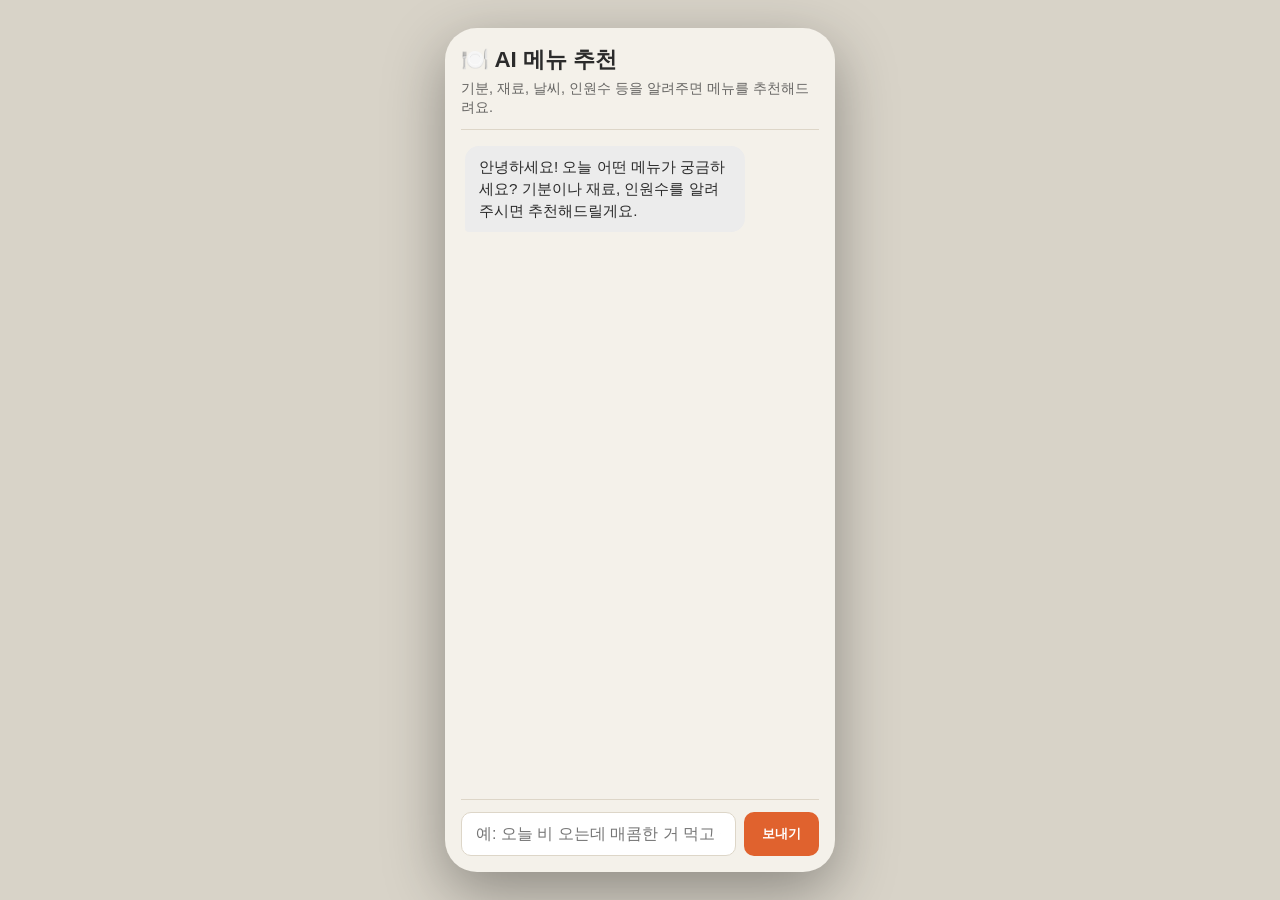
==== frontend/index.html @ d922410c "Initial commit: menu recommender app Co-Authored-By: Claude Opus 5.5 <noreply@anthropic.com>" ====
<!DOCTYPE html>
<html lang="ko">
<head>
  <meta charset="UTF-8" />
  <meta name="viewport" content="width=device-width, initial-scale=1.0" />
  <title>오늘 뭐 먹지? - AI 메뉴 추천</title>
  <link rel="stylesheet" href="style.css" />
</head>
<body>
  <div class="app">
    <header>
      <h1>🍽️ AI 메뉴 추천</h1>
      <p>기분, 재료, 날씨, 인원수 등을 알려주면 메뉴를 추천해드려요.</p>
    </header>

    <main id="chat" class="chat"></main>

    <form id="chat-form" class="chat-form">
      <input
        id="chat-input"
        type="text"
        placeholder="예: 오늘 비 오는데 매콤한 거 먹고 싶어"
        autocomplete="off"
      />
      <button type="submit">보내기</button>
    </form>
  </div>

  <script src="app.js"></script>
</body>
</html>
---- frontend/style.css ----
:root {
  --page-bg: #d8d3c8;
  --bg: #f4f1ea;
  --surface: #ffffff;
  --text: #2b2b2b;
  --accent: #e0622e;
  --user-bubble: #e0622e;
  --bot-bubble: #ececec;
  --border: #ddd6c8;
}

@media (prefers-color-scheme: dark) {
  :root {
    --page-bg: #0d0c0b;
    --bg: #1c1a17;
    --surface: #262320;
    --text: #f0ece4;
    --accent: #ff7a45;
    --user-bubble: #ff7a45;
    --bot-bubble: #33302b;
    --border: #3a362f;
  }
}

* {
  box-sizing: border-box;
}

html, body {
  height: 100%;
}

body {
  margin: 0;
  font-family: "Pretendard", "Apple SD Gothic Neo", sans-serif;
  background: var(--page-bg);
  color: var(--text);
  display: flex;
  justify-content: center;
  align-items: center;
}

.app {
  width: 390px;
  height: 844px;
  max-height: 100vh;
  margin: 0 auto;
  background: var(--bg);
  display: flex;
  flex-direction: column;
  padding: 16px;
  border-radius: 32px;
  box-shadow: 0 20px 60px rgba(0, 0, 0, 0.35);
  overflow: hidden;
}

@media (max-width: 420px) {
  .app {
    width: 100%;
    height: 100vh;
    border-radius: 0;
    box-shadow: none;
  }
}

header {
  padding-bottom: 12px;
  border-bottom: 1px solid var(--border);
}

header h1 {
  margin: 0 0 4px;
  font-size: 1.4rem;
}

header p {
  margin: 0;
  font-size: 0.9rem;
  opacity: 0.7;
}

.chat {
  flex: 1;
  overflow-y: auto;
  padding: 16px 4px;
  display: flex;
  flex-direction: column;
  gap: 10px;
}

.bubble {
  max-width: 80%;
  padding: 10px 14px;
  border-radius: 14px;
  line-height: 1.45;
  white-space: pre-wrap;
  font-size: 0.95rem;
}

.bubble.user {
  align-self: flex-end;
  background: var(--user-bubble);
  color: #fff;
  border-bottom-right-radius: 4px;
}

.bubble.bot {
  align-self: flex-start;
  background: var(--bot-bubble);
  color: var(--text);
  border-bottom-left-radius: 4px;
}

.chat-form {
  display: flex;
  gap: 8px;
  padding-top: 12px;
  border-top: 1px solid var(--border);
}

#chat-input {
  flex: 1;
  padding: 12px 14px;
  border-radius: 10px;
  border: 1px solid var(--border);
  background: var(--surface);
  color: var(--text);
  font-size: 1rem;
}

button {
  padding: 12px 18px;
  border-radius: 10px;
  border: none;
  background: var(--accent);
  color: #fff;
  font-weight: 600;
  cursor: pointer;
}

button:disabled {
  opacity: 0.6;
  cursor: default;
}
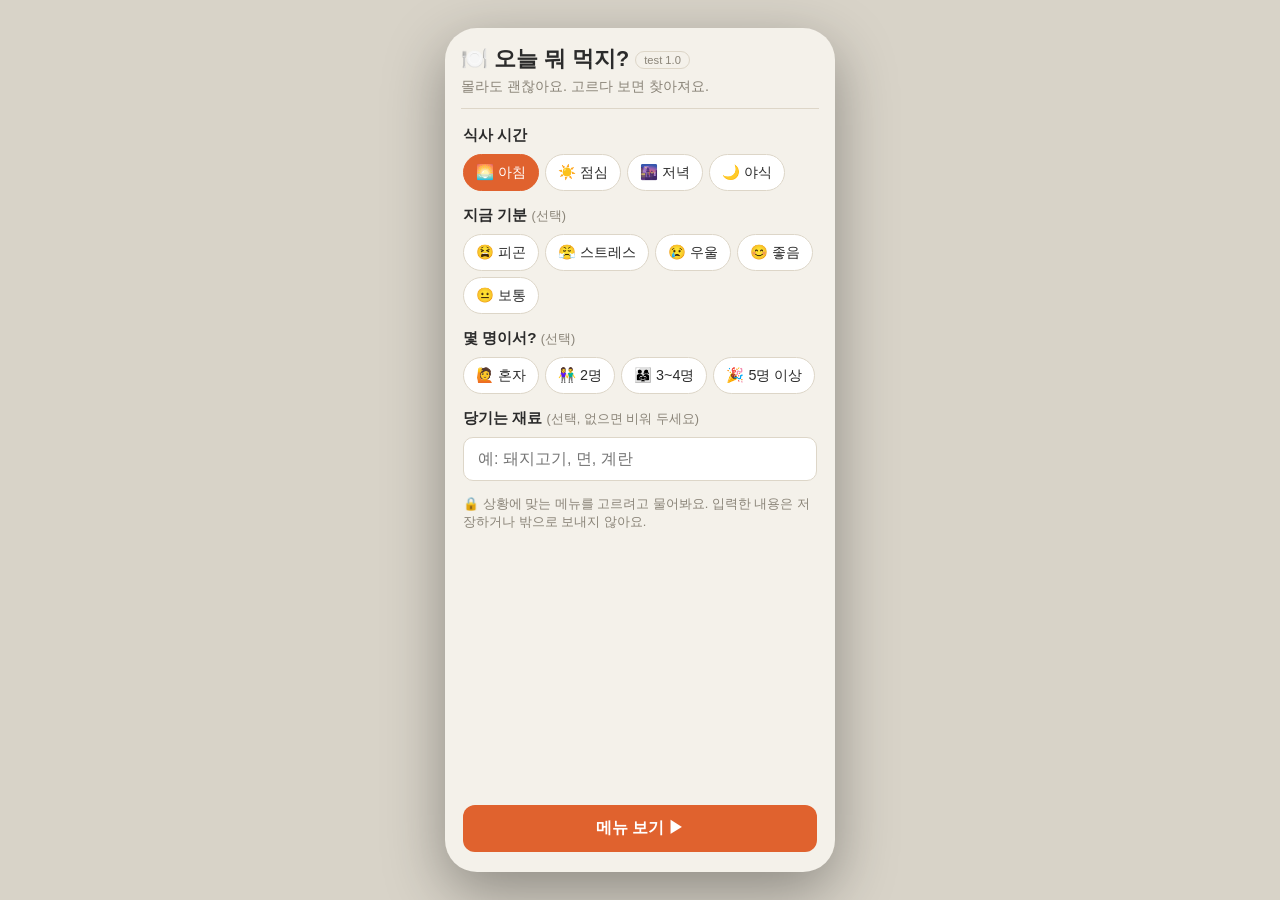
==== commit b7c5b3a0: "test 1.0: click-to-narrow menu picker with prev button - Replace chat UI with start / round / result" ====
--- a/frontend/index.html
+++ b/frontend/index.html
@@ -1,31 +1,140 @@
 <!DOCTYPE html>
+<!--
+  index.html : 화면의 "뼈대(구조)"                          버전: test 1.0
+  - 꾸미기(색, 크기, 배치)는 style.css
+  - 동작(클릭하면 서버에 보내기 등)은 app.js
+
+  test 1.0 은 화면이 3개입니다. 실제로는 한 페이지 안에 3개 화면을 다 만들어 두고,
+  app.js 가 지금 단계에 맞는 화면 하나만 보이게(나머지는 hidden) 바꿔 줍니다.
+    ① 시작 화면   (id="screen-start")  : 식사 시간 / 기분 / 인원수 / 재료 입력
+    ② 라운드 화면 (id="screen-round")  : 메뉴 5개 중 끌리는 것 클릭 → [다음]
+    ③ 결과 화면   (id="screen-result") : 내가 고른 메뉴들 (분석 문장은 보여 주지 않음)
+-->
 <html lang="ko">
 <head>
+  <!-- 글자 인코딩을 UTF-8로 지정 (이게 없으면 한글이 깨질 수 있음) -->
   <meta charset="UTF-8" />
+  <!-- 모바일에서 화면 폭에 맞춰 보이게 하는 설정 (반응형 웹의 기본) -->
   <meta name="viewport" content="width=device-width, initial-scale=1.0" />
-  <title>오늘 뭐 먹지? - AI 메뉴 추천</title>
+  <!-- 브라우저 탭에 표시되는 제목 -->
+  <title>오늘 뭐 먹지? - test 1.0</title>
+  <!-- 디자인 파일(style.css) 연결 -->
   <link rel="stylesheet" href="style.css" />
 </head>
 <body>
+  <!-- 앱 전체를 감싸는 상자. style.css 의 .app 이 휴대폰 화면처럼 꾸며 줌 -->
   <div class="app">
+
+    <!-- 상단 제목 영역 (3개 화면 공통) -->
     <header>
-      <h1>🍽️ AI 메뉴 추천</h1>
-      <p>기분, 재료, 날씨, 인원수 등을 알려주면 메뉴를 추천해드려요.</p>
+      <h1>🍽️ 오늘 뭐 먹지? <span class="version">test 1.0</span></h1>
+      <p>몰라도 괜찮아요. 고르다 보면 찾아져요.</p>
     </header>
 
-    <main id="chat" class="chat"></main>
+    <!-- ============================================================
+         ① 시작 화면 : 독립변수(출발점) 입력
+         ============================================================ -->
+    <section id="screen-start" class="screen">
+      <!--
+        버튼 묶음(chips). data-group 은 "이 버튼들이 무슨 항목인지",
+        data-value 는 "이 버튼을 누르면 들어갈 값" 을 HTML 에 적어 두는 방법입니다.
+        (data- 로 시작하는 속성은 개발자가 자유롭게 만들어 쓰는 데이터 칸)
+        app.js 가 이 값을 읽어서 사용합니다.
+      -->
+      <div class="field">
+        <label>식사 시간</label>
+        <div class="chips" data-group="meal">
+          <button type="button" data-value="아침">🌅 아침</button>
+          <button type="button" data-value="점심">☀️ 점심</button>
+          <button type="button" data-value="저녁">🌆 저녁</button>
+          <button type="button" data-value="야식">🌙 야식</button>
+        </div>
+      </div>
 
-    <form id="chat-form" class="chat-form">
-      <input
-        id="chat-input"
-        type="text"
-        placeholder="예: 오늘 비 오는데 매콤한 거 먹고 싶어"
-        autocomplete="off"
-      />
-      <button type="submit">보내기</button>
-    </form>
+      <div class="field">
+        <!-- small 태그 : 작은 보조 글씨 -->
+        <label>지금 기분 <small>(선택)</small></label>
+        <div class="chips" data-group="mood">
+          <button type="button" data-value="피곤">😫 피곤</button>
+          <button type="button" data-value="스트레스">😤 스트레스</button>
+          <button type="button" data-value="우울">😢 우울</button>
+          <button type="button" data-value="좋음">😊 좋음</button>
+          <button type="button" data-value="보통">😐 보통</button>
+        </div>
+      </div>
+
+      <div class="field">
+        <label>몇 명이서? <small>(선택)</small></label>
+        <div class="chips" data-group="people">
+          <button type="button" data-value="혼자">🙋 혼자</button>
+          <button type="button" data-value="2명">👫 2명</button>
+          <button type="button" data-value="3~4명">👨‍👩‍👧 3~4명</button>
+          <button type="button" data-value="5명 이상">🎉 5명 이상</button>
+        </div>
+      </div>
+
+      <div class="field">
+        <label for="ingredient">당기는 재료 <small>(선택, 없으면 비워 두세요)</small></label>
+        <!-- autocomplete="off" : 브라우저가 예전에 입력한 값을 자동완성으로 띄우지 않게 함 -->
+        <input id="ingredient" type="text" placeholder="예: 돼지고기, 면, 계란" autocomplete="off" />
+      </div>
+
+      <!-- 안심 문구 : "왜 물어봐?" 라는 의심을 줄이기 위한 장치 (기획 노트의 '신뢰 장치') -->
+      <p class="notice">🔒 상황에 맞는 메뉴를 고르려고 물어봐요. 입력한 내용은 저장하거나 밖으로 보내지 않아요.</p>
+
+      <!-- class 를 2개 줄 수 있음 (띄어쓰기로 구분) : primary = 주요 버튼 스타일, wide = 가로 꽉 채우기 -->
+      <button id="start-btn" class="primary wide" type="button">메뉴 보기 ▶</button>
+    </section>
+
+    <!-- ============================================================
+         ② 라운드 화면 : 클릭으로 성향 파악
+         hidden 속성 : 처음엔 숨겨 둠. app.js 가 필요할 때 보이게 함
+         ============================================================ -->
+    <section id="screen-round" class="screen" hidden>
+      <!-- 진행 상황 표시. 안의 글자는 app.js 가 채움 (예: "라운드 2 / 4") -->
+      <div class="round-info">
+        <span id="round-label"></span>
+      </div>
+      <p class="hint">끌리는 메뉴를 눌러 주세요. 안 누른 메뉴는 다음에 빠져요.</p>
+
+      <!-- 메뉴 카드 5개가 들어갈 자리. app.js 가 카드를 만들어 넣음 -->
+      <div id="menu-list" class="menu-list"></div>
+
+      <!-- 아래 버튼 3개.
+           [◀ 이전]   : 앞 라운드로 (1라운드에선 시작 화면으로) - 글자는 app.js 가 바꿔 줌
+           [결과 보기] : 지금까지 고른 메뉴로 바로 결과 화면
+           [다음 ▶]   : 선택한 건 남기고 나머지는 새 메뉴로 -->
+      <div class="actions">
+        <button id="prev-btn" type="button" class="secondary">◀ 이전</button>
+        <button id="result-btn" type="button" class="secondary">결과 보기</button>
+        <button id="next-btn" type="button" class="primary">다음 ▶</button>
+      </div>
+    </section>
+
+    <!-- ============================================================
+         ③ 결과 화면 : 내가 고른 메뉴들
+         ============================================================ -->
+    <section id="screen-result" class="screen" hidden>
+      <!-- 제목. 개수는 app.js 가 채움 (예: "내가 고른 메뉴 3개") -->
+      <h2 id="result-title" class="result-title"></h2>
+      <p class="hint">오래 남아 있던 메뉴일수록 위에 있어요.</p>
+      <div id="result-list" class="menu-list result"></div>
+
+      <div class="actions">
+        <button id="result-prev-btn" type="button" class="secondary">◀ 이전</button>
+        <button id="restart-btn" type="button" class="primary">처음부터 다시</button>
+      </div>
+    </section>
+
+    <!-- 에러 메시지 표시 칸 (평소엔 숨김) -->
+    <p id="error" class="error" hidden></p>
   </div>
 
+  <!--
+    자바스크립트 파일 연결.
+    body 맨 끝에 두는 이유: 위의 HTML 요소들이 먼저 다 만들어진 뒤에 스크립트가 실행되어야
+    document.getElementById(...) 같은 코드가 요소를 찾을 수 있기 때문입니다.
+  -->
   <script src="app.js"></script>
 </body>
 </html>
--- a/frontend/style.css
+++ b/frontend/style.css
@@ -1,59 +1,83 @@
+/* =============================================================================
+   style.css - 화면 꾸미기 (색상, 크기, 배치)                     버전: test 1.0
+   CSS 기본 문법:  선택자 { 속성: 값; }
+     - 태그이름  (예: body)   → 그 태그 전부
+     - .클래스   (예: .app)   → class="app" 인 요소
+     - #아이디   (예: #error) → id="error" 인 요소
+   ============================================================================= */
+
+/* ---- 색상 변수 (CSS 사용자 정의 속성) ----
+   :root 에 --이름 으로 색을 정해 두고 아래에서 var(--이름) 으로 꺼내 씁니다.
+   색을 바꾸고 싶으면 여기 한 곳만 고치면 전체가 바뀜! */
 :root {
-  --page-bg: #d8d3c8;
-  --bg: #f4f1ea;
-  --surface: #ffffff;
-  --text: #2b2b2b;
-  --accent: #e0622e;
-  --user-bubble: #e0622e;
-  --bot-bubble: #ececec;
-  --border: #ddd6c8;
-}
-
+  --page-bg: #d8d3c8;     /* 앱 바깥쪽 페이지 배경 */
+  --bg: #f4f1ea;          /* 앱(휴대폰 모양 상자) 배경 */
+  --surface: #ffffff;     /* 카드, 입력창 배경 */
+  --text: #2b2b2b;        /* 기본 글자색 */
+  --muted: #8a8478;       /* 흐린 보조 글자색 */
+  --accent: #e0622e;      /* 강조색 (주요 버튼, 선택된 것) */
+  --accent-soft: #fbe3d8; /* 강조색의 연한 버전 (선택된 카드 배경) */
+  --border: #ddd6c8;      /* 테두리, 구분선 색 */
+  --error: #c0392b;       /* 에러 글자색 */
+}
+
+/* ---- 다크 모드 ----
+   사용자의 컴퓨터/폰이 다크 모드일 때만 적용. 변수 값만 바꾸면 전체 색이 자동으로 바뀜 */
 @media (prefers-color-scheme: dark) {
   :root {
     --page-bg: #0d0c0b;
     --bg: #1c1a17;
     --surface: #262320;
     --text: #f0ece4;
+    --muted: #9a9286;
     --accent: #ff7a45;
-    --user-bubble: #ff7a45;
-    --bot-bubble: #33302b;
+    --accent-soft: #4a2c1e;
     --border: #3a362f;
+    --error: #ff6b5b;
   }
 }
 
+/* 모든 요소: width 에 padding 과 border 까지 포함해서 계산 (크기 계산이 쉬워짐) */
 * {
   box-sizing: border-box;
 }
 
+/* [hidden] : hidden 속성이 붙은 요소. 아래 display: flex 같은 규칙보다 확실히 숨기려고 !important 사용
+   !important = "이 규칙을 가장 우선해라" (남발하면 관리가 어려우니 꼭 필요할 때만) */
+[hidden] {
+  display: none !important;
+}
+
 html, body {
   height: 100%;
 }
 
 body {
   margin: 0;
-  font-family: "Pretendard", "Apple SD Gothic Neo", sans-serif;
+  font-family: "Pretendard", "Apple SD Gothic Neo", "Malgun Gothic", sans-serif;
   background: var(--page-bg);
   color: var(--text);
+  /* Flexbox 로 앱을 화면 정가운데에 배치 */
   display: flex;
   justify-content: center;
   align-items: center;
 }
 
+/* 앱 전체 상자 - PC에서 보면 휴대폰 화면처럼 보이도록 꾸밈 */
 .app {
   width: 390px;
   height: 844px;
-  max-height: 100vh;
-  margin: 0 auto;
+  max-height: 100vh;    /* vh = 화면 높이의 %. 브라우저 창보다 커지지 않게 */
   background: var(--bg);
   display: flex;
-  flex-direction: column;
+  flex-direction: column; /* header / 화면 을 위에서 아래로 쌓음 */
   padding: 16px;
   border-radius: 32px;
   box-shadow: 0 20px 60px rgba(0, 0, 0, 0.35);
   overflow: hidden;
 }
 
+/* 화면 폭이 420px 이하(실제 휴대폰)이면 휴대폰 모양 꾸밈을 없애고 화면을 꽉 채움 */
 @media (max-width: 420px) {
   .app {
     width: 100%;
@@ -63,6 +87,7 @@
   }
 }
 
+/* ---- 상단 제목 ---- */
 header {
   padding-bottom: 12px;
   border-bottom: 1px solid var(--border);
@@ -70,75 +95,227 @@
 
 header h1 {
   margin: 0 0 4px;
-  font-size: 1.4rem;
+  font-size: 1.35rem;
+}
+
+/* 제목 옆 작은 버전 표시 */
+.version {
+  font-size: 0.7rem;
+  font-weight: 500;
+  color: var(--muted);
+  border: 1px solid var(--border);
+  border-radius: 999px;   /* 아주 크게 주면 양 끝이 완전히 둥근 알약 모양 */
+  padding: 2px 8px;
+  vertical-align: middle;
 }
 
 header p {
   margin: 0;
   font-size: 0.9rem;
-  opacity: 0.7;
-}
-
-.chat {
-  flex: 1;
-  overflow-y: auto;
-  padding: 16px 4px;
+  color: var(--muted);
+}
+
+/* ---- 화면(section) 공통 ---- */
+.screen {
+  flex: 1;              /* header 를 뺀 남은 세로 공간을 전부 차지 */
+  overflow-y: auto;     /* 내용이 길면 이 안에서만 스크롤 */
+  padding: 16px 2px 4px;
   display: flex;
   flex-direction: column;
-  gap: 10px;
-}
-
-.bubble {
-  max-width: 80%;
-  padding: 10px 14px;
-  border-radius: 14px;
-  line-height: 1.45;
-  white-space: pre-wrap;
+  gap: 14px;            /* 안쪽 요소들 사이 간격 */
+}
+
+/* ---- 시작 화면 ---- */
+.field {
+  display: flex;
+  flex-direction: column;
+  gap: 8px;
+}
+
+.field label {
+  font-weight: 600;
   font-size: 0.95rem;
 }
 
-.bubble.user {
-  align-self: flex-end;
-  background: var(--user-bubble);
+.field small {
+  font-weight: 400;
+  color: var(--muted);
+}
+
+/* 버튼 묶음 : 가로로 나열하되, 넘치면 다음 줄로 (flex-wrap) */
+.chips {
+  display: flex;
+  flex-wrap: wrap;
+  gap: 6px;
+}
+
+.chips button {
+  padding: 8px 12px;
+  border-radius: 999px;
+  border: 1px solid var(--border);
+  background: var(--surface);
+  color: var(--text);
+  font-size: 0.9rem;
+  cursor: pointer;
+}
+
+/* .active : 선택된 버튼 (app.js 가 붙여 줌) */
+.chips button.active {
+  background: var(--accent);
+  border-color: var(--accent);
   color: #fff;
-  border-bottom-right-radius: 4px;
-}
-
-.bubble.bot {
-  align-self: flex-start;
-  background: var(--bot-bubble);
-  color: var(--text);
-  border-bottom-left-radius: 4px;
-}
-
-.chat-form {
-  display: flex;
-  gap: 8px;
-  padding-top: 12px;
-  border-top: 1px solid var(--border);
-}
-
-#chat-input {
-  flex: 1;
+}
+
+#ingredient {
   padding: 12px 14px;
   border-radius: 10px;
   border: 1px solid var(--border);
   background: var(--surface);
   color: var(--text);
+  font-size: 1rem;      /* 16px 이상이어야 아이폰에서 입력할 때 화면이 자동 확대되지 않음 */
+}
+
+.notice {
+  margin: 0;
+  font-size: 0.8rem;
+  color: var(--muted);
+  line-height: 1.4;
+}
+
+/* ---- 공통 버튼 ---- */
+.primary,
+.secondary {
+  padding: 13px 18px;
+  border-radius: 12px;
   font-size: 1rem;
-}
-
-button {
-  padding: 12px 18px;
-  border-radius: 10px;
+  font-weight: 600;
+  cursor: pointer;
+}
+
+.primary {
   border: none;
   background: var(--accent);
   color: #fff;
+}
+
+.secondary {
+  border: 1px solid var(--border);
+  background: var(--surface);
+  color: var(--text);
+}
+
+.wide {
+  width: 100%;
+  margin-top: auto;     /* flex 안에서 margin-top: auto → 남는 공간을 위로 밀어서 버튼이 맨 아래에 붙음 */
+}
+
+/* ---- 라운드 화면 ---- */
+.round-info {
   font-weight: 600;
+}
+
+.hint {
+  margin: 0;
+  font-size: 0.85rem;
+  color: var(--muted);
+}
+
+.menu-list {
+  display: flex;
+  flex-direction: column;
+  gap: 8px;
+}
+
+/* 메뉴 카드 : [그림 | 이름] 을 Grid 로 배치
+   Grid = 행과 열로 칸을 나눠서 배치하는 방식 (Flexbox 는 한 방향, Grid 는 두 방향) */
+.menu-card {
+  display: grid;
+  grid-template-columns: 44px 1fr;  /* 1열: 44px 고정(그림), 2열: 나머지 전부(1fr = 남은 공간 1몫) */
+  column-gap: 10px;
+  align-items: center;
+  width: 100%;
+  padding: 10px 14px;
+  border-radius: 14px;
+  border: 2px solid var(--border);
+  background: var(--surface);
+  color: var(--text);
+  text-align: left;
+  font: inherit;          /* button 은 기본 글꼴이 달라서 부모 글꼴을 물려받게 함 */
+  position: relative;     /* 아래 ::after(✓ 표시)의 위치 기준점 */
+}
+
+/* button 으로 만든 카드(라운드 화면)만 클릭 가능한 모양 */
+button.menu-card {
   cursor: pointer;
-}
-
-button:disabled {
-  opacity: 0.6;
-  cursor: default;
-}
+  /* transition : 값이 바뀔 때 0.15초 동안 부드럽게 변함 (애니메이션 효과) */
+  transition: border-color 0.15s, background 0.15s, transform 0.1s;
+}
+
+/* :active = 누르고 있는 순간 → 살짝 작아져서 눌리는 느낌 */
+button.menu-card:active {
+  transform: scale(0.98);
+}
+
+.menu-card .emoji {
+  font-size: 2rem;
+  text-align: center;
+}
+
+.menu-card .name {
+  font-weight: 700;
+  font-size: 1.05rem;
+}
+
+/* 선택된 카드 (app.js 가 selected 클래스를 붙임) */
+.menu-card.selected {
+  border-color: var(--accent);
+  background: var(--accent-soft);
+}
+
+/* ::after : 요소 뒤에 CSS 만으로 가짜 내용을 붙이는 방법 (가상 요소). 여기선 ✓ 표시 */
+.menu-card.selected::after {
+  content: "✓";
+  position: absolute;     /* 부모(.menu-card, position: relative) 기준으로 위치 지정 */
+  right: 14px;
+  top: 50%;
+  transform: translateY(-50%); /* 자기 높이의 절반만큼 위로 → 정확히 세로 가운데 */
+  color: var(--accent);
+  font-weight: 800;
+  font-size: 1.2rem;
+}
+
+/* 아래 버튼 묶음 : 라운드 화면 [◀ 이전] [결과 보기] [다음 ▶] / 결과 화면 [◀ 이전] [처음부터 다시] */
+.actions {
+  display: flex;
+  gap: 6px;
+  margin-top: auto;       /* 맨 아래에 붙임 */
+}
+
+.actions button {
+  flex: 1;                /* 버튼들이 같은 너비로 나눠 가짐 */
+  padding: 13px 6px;      /* 버튼 3개가 한 줄에 들어가도록 좌우 여백을 줄임 */
+  font-size: 0.95rem;
+  white-space: nowrap;    /* 버튼 글자가 두 줄로 꺾이지 않게 */
+}
+
+/* ---- 결과 화면 ---- */
+.result-title {
+  margin: 0;
+  font-size: 1.15rem;
+}
+
+/* 가장 오래 남은 메뉴 강조 */
+.result .menu-card.best {
+  border-color: var(--accent);
+}
+
+.result .menu-card.best .name::after {
+  content: " 👑";
+}
+
+/* ---- 에러 메시지 ---- */
+.error {
+  margin: 8px 0 0;
+  color: var(--error);
+  font-size: 0.85rem;
+}
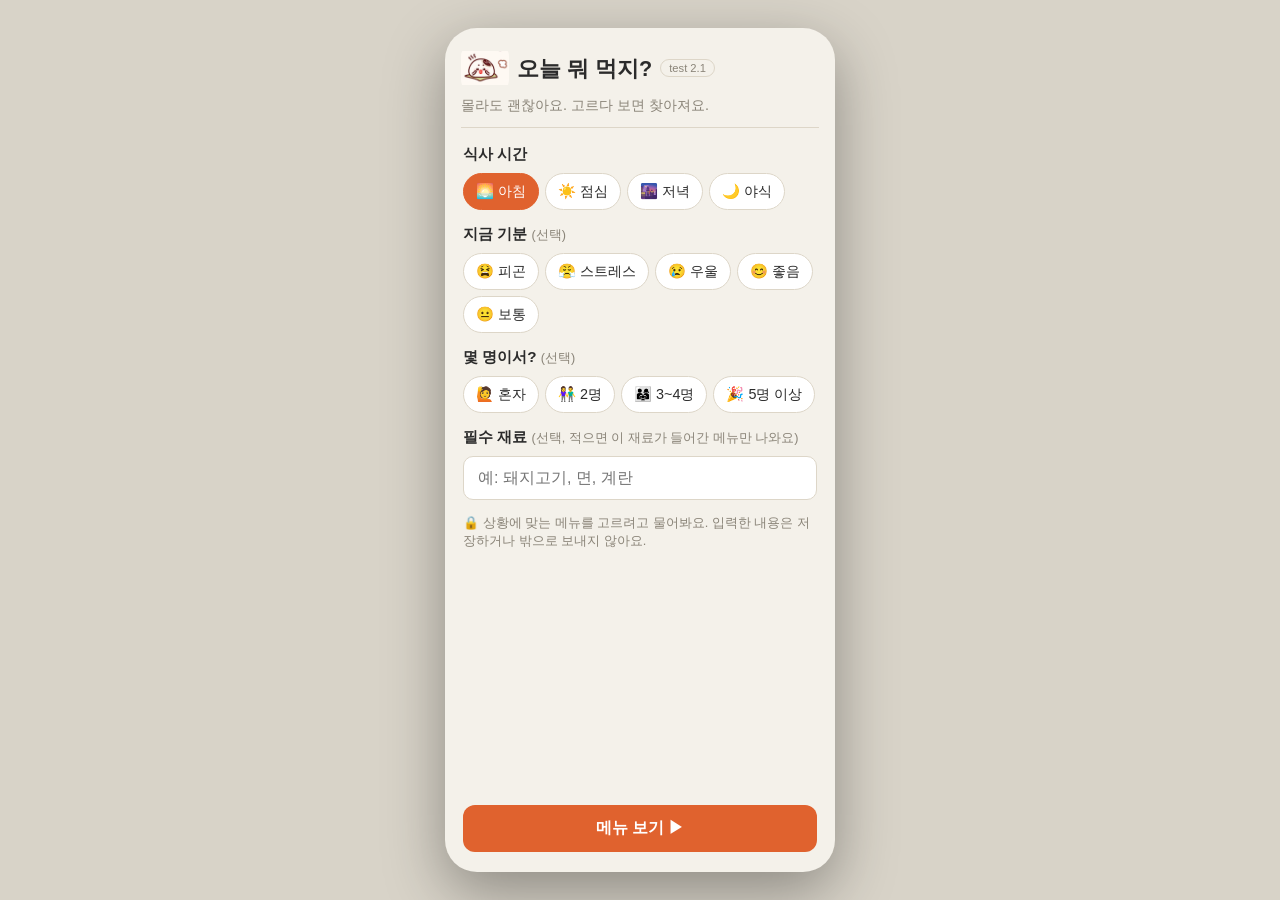
==== commit 2d2af9c2: "test 2.0 / 2.1: drill-down rounds, AI pick, One More Think, report - test 2.0: 129-menu graph (menus" ====
--- a/frontend/index.html
+++ b/frontend/index.html
@@ -1,14 +1,14 @@
 <!DOCTYPE html>
 <!--
-  index.html : 화면의 "뼈대(구조)"                          버전: test 1.0
+  index.html : 화면의 "뼈대(구조)"                          버전: test 2.1
   - 꾸미기(색, 크기, 배치)는 style.css
   - 동작(클릭하면 서버에 보내기 등)은 app.js
 
-  test 1.0 은 화면이 3개입니다. 실제로는 한 페이지 안에 3개 화면을 다 만들어 두고,
+  화면은 3개입니다. 실제로는 한 페이지 안에 3개 화면을 다 만들어 두고,
   app.js 가 지금 단계에 맞는 화면 하나만 보이게(나머지는 hidden) 바꿔 줍니다.
     ① 시작 화면   (id="screen-start")  : 식사 시간 / 기분 / 인원수 / 재료 입력
-    ② 라운드 화면 (id="screen-round")  : 메뉴 5개 중 끌리는 것 클릭 → [다음]
-    ③ 결과 화면   (id="screen-result") : 내가 고른 메뉴들 (분석 문장은 보여 주지 않음)
+    ② 라운드 화면 (id="screen-round")  : 끌리는 메뉴 클릭 → [다음] → 그 메뉴의 관련 메뉴로 깊이 들어감
+    ③ 결과 화면   (id="screen-result") : AI가 고른 하나 + 원 모어 띵크 + 메뉴 정보
 -->
 <html lang="ko">
 <head>
@@ -17,7 +17,9 @@
   <!-- 모바일에서 화면 폭에 맞춰 보이게 하는 설정 (반응형 웹의 기본) -->
   <meta name="viewport" content="width=device-width, initial-scale=1.0" />
   <!-- 브라우저 탭에 표시되는 제목 -->
-  <title>오늘 뭐 먹지? - test 1.0</title>
+  <title>오늘 뭐 먹지? - test 2.1</title>
+  <!-- 브라우저 탭의 작은 아이콘(파비콘)에도 캐릭터 그림 사용 -->
+  <link rel="icon" href="title.png" />
   <!-- 디자인 파일(style.css) 연결 -->
   <link rel="stylesheet" href="style.css" />
 </head>
@@ -27,7 +29,17 @@
 
     <!-- 상단 제목 영역 (3개 화면 공통) -->
     <header>
-      <h1>🍽️ 오늘 뭐 먹지? <span class="version">test 1.0</span></h1>
+      <h1>
+        <!--
+          타이틀 캐릭터 그림 (frontend/title.png).
+          alt : 그림을 못 불러올 때나 화면낭독기에서 대신 읽히는 설명 글
+          onerror : 그림 파일이 없으면(에러) 그림을 숨기고 옆의 🍽️ 이모지를 보이게 함
+        -->
+        <img class="title-img" src="title.png" alt="오늘 뭐 먹지 캐릭터"
+             onerror="this.hidden = true; this.nextElementSibling.hidden = false;" />
+        <span hidden>🍽️</span>
+        오늘 뭐 먹지? <span class="version">test 2.1</span>
+      </h1>
       <p>몰라도 괜찮아요. 고르다 보면 찾아져요.</p>
     </header>
 
@@ -74,7 +86,8 @@
       </div>
 
       <div class="field">
-        <label for="ingredient">당기는 재료 <small>(선택, 없으면 비워 두세요)</small></label>
+        <!-- 필수 재료 : 적으면 이 재료가 들어간 메뉴"만" 나옴 (걸러내기). 여러 개 적으면 그중 하나라도 들어간 메뉴 -->
+        <label for="ingredient">필수 재료 <small>(선택, 적으면 이 재료가 들어간 메뉴만 나와요)</small></label>
         <!-- autocomplete="off" : 브라우저가 예전에 입력한 값을 자동완성으로 띄우지 않게 함 -->
         <input id="ingredient" type="text" placeholder="예: 돼지고기, 면, 계란" autocomplete="off" />
       </div>
@@ -87,23 +100,33 @@
     </section>
 
     <!-- ============================================================
-         ② 라운드 화면 : 클릭으로 성향 파악
+         ② 라운드 화면 : 고른 메뉴를 따라 깊이 들어가기
          hidden 속성 : 처음엔 숨겨 둠. app.js 가 필요할 때 보이게 함
          ============================================================ -->
     <section id="screen-round" class="screen" hidden>
-      <!-- 진행 상황 표시. 안의 글자는 app.js 가 채움 (예: "라운드 2 / 4") -->
+      <!-- 진행 상황 표시. 안의 글자는 app.js 가 채움 (예: "라운드 2") -->
       <div class="round-info">
         <span id="round-label"></span>
       </div>
-      <p class="hint">끌리는 메뉴를 눌러 주세요. 안 누른 메뉴는 다음에 빠져요.</p>
+
+      <!-- 지금까지 고른 메뉴 (사용자가 직접 고른 것이라 분석 결과가 아님). 고른 게 없으면 숨김 -->
+      <p id="basket" class="basket" hidden></p>
+
+      <p class="hint">끌리는 메뉴를 눌러 주세요. 고른 메뉴와 관련된 메뉴가 이어서 나와요.</p>
+
+      <!-- 필수 재료 메뉴가 모자랄 때 서버가 보내는 안내 (예: '전복'이 들어간 메뉴가 1개뿐이에요). 평소엔 숨김 -->
+      <p id="round-notice" class="round-notice" hidden></p>
 
       <!-- 메뉴 카드 5개가 들어갈 자리. app.js 가 카드를 만들어 넣음 -->
       <div id="menu-list" class="menu-list"></div>
 
+      <!-- 다 별로일 때의 탈출구: 지금과 다른 종류의 메뉴를 보여 줌 -->
+      <button id="explore-btn" type="button" class="link-btn">🔀 다 별로예요, 다른 방향 보기</button>
+
       <!-- 아래 버튼 3개.
            [◀ 이전]   : 앞 라운드로 (1라운드에선 시작 화면으로) - 글자는 app.js 가 바꿔 줌
-           [결과 보기] : 지금까지 고른 메뉴로 바로 결과 화면
-           [다음 ▶]   : 선택한 건 남기고 나머지는 새 메뉴로 -->
+           [결과 보기] : 지금까지 고른 메뉴로 결과 화면 (라운드 제한 없음, 원할 때 누르면 끝)
+           [다음 ▶]   : 고른 메뉴의 관련 메뉴로 깊이 들어감 -->
       <div class="actions">
         <button id="prev-btn" type="button" class="secondary">◀ 이전</button>
         <button id="result-btn" type="button" class="secondary">결과 보기</button>
@@ -112,13 +135,26 @@
     </section>
 
     <!-- ============================================================
-         ③ 결과 화면 : 내가 고른 메뉴들
+         ③ 결과 화면 : AI가 하나 골라 주기 + 원 모어 띵크
+           🤖 오늘은 이거예요!   ← 고른 메뉴 중 처음 입력에 가장 잘 맞는 하나 + AI 한 줄 코멘트
+           🤔 원 모어 띵크       ← 누를 때마다 다른 음식 추천이 아래로 쌓임 (처음엔 가깝게, 점점 멀리)
+           📌 내가 고른 메뉴     ← 어디서 출발했는지 작게 표시
          ============================================================ -->
     <section id="screen-result" class="screen" hidden>
-      <!-- 제목. 개수는 app.js 가 채움 (예: "내가 고른 메뉴 3개") -->
-      <h2 id="result-title" class="result-title"></h2>
-      <p class="hint">오래 남아 있던 메뉴일수록 위에 있어요.</p>
-      <div id="result-list" class="menu-list result"></div>
+      <h2 class="result-title">🤖 오늘은 이거예요!</h2>
+      <!-- AI가 고른 메뉴 카드가 들어갈 자리 (app.js 가 채움) -->
+      <div id="decision" class="menu-list result"></div>
+
+      <!-- 원 모어 띵크로 추천받은 카드들이 차례로 쌓이는 자리 -->
+      <div id="onemore-list" class="menu-list result"></div>
+
+      <button id="onemore-btn" type="button" class="secondary wide-btn">🤔 원 모어 띵크</button>
+
+      <!-- 내가 고른 메뉴 (예: 📌 내가 고른 메뉴: 국밥 → 뼈해장국) -->
+      <p id="picked-summary" class="picked-summary"></p>
+
+      <!-- 정보 출처 안내: 칼로리는 추정치라는 것을 솔직하게 알려 줌 -->
+      <p class="notice">칼로리는 1인분 기준 대략적인 값이에요. 식당과 양에 따라 달라질 수 있어요.</p>
 
       <div class="actions">
         <button id="result-prev-btn" type="button" class="secondary">◀ 이전</button>
--- a/frontend/style.css
+++ b/frontend/style.css
@@ -1,5 +1,5 @@
 /* =============================================================================
-   style.css - 화면 꾸미기 (색상, 크기, 배치)                     버전: test 1.0
+   style.css - 화면 꾸미기 (색상, 크기, 배치)                     버전: test 2.1
    CSS 기본 문법:  선택자 { 속성: 값; }
      - 태그이름  (예: body)   → 그 태그 전부
      - .클래스   (예: .app)   → class="app" 인 요소
@@ -96,6 +96,18 @@
 header h1 {
   margin: 0 0 4px;
   font-size: 1.35rem;
+  /* 그림 + 글자 + 버전을 가로로 나란히, 세로 가운데 정렬 */
+  display: flex;
+  align-items: center;
+  gap: 8px;
+}
+
+/* 타이틀 캐릭터 그림 */
+.title-img {
+  width: 48px;
+  height: 48px;
+  object-fit: contain;   /* 그림 비율을 유지하면서 상자 안에 쏙 들어가게 (찌그러지지 않음) */
+  border-radius: 12px;
 }
 
 /* 제목 옆 작은 버전 표시 */
@@ -212,6 +224,28 @@
 /* ---- 라운드 화면 ---- */
 .round-info {
   font-weight: 600;
+}
+
+/* 지금까지 고른 메뉴 길잡이 (예: 고른 메뉴: 국밥 → 순대국밥) */
+.basket {
+  margin: 0;
+  padding: 8px 12px;
+  border-radius: 10px;
+  background: var(--accent-soft);
+  font-size: 0.85rem;
+  font-weight: 600;
+}
+
+/* 글자만 있는 버튼 (링크처럼 보임) : [다른 방향 보기] */
+.link-btn {
+  align-self: center;     /* flex 세로 배치 안에서 이 버튼만 가운데로 */
+  border: none;
+  background: none;
+  color: var(--muted);
+  font-size: 0.85rem;
+  text-decoration: underline;
+  cursor: pointer;
+  padding: 4px;
 }
 
 .hint {
@@ -304,12 +338,91 @@
   font-size: 1.15rem;
 }
 
-/* 가장 오래 남은 메뉴 강조 */
-.result .menu-card.best {
+/* 결과 카드 : 메뉴 정보 (칼로리, 주재료, 맛있게 먹는 법) */
+.result-card {
+  padding: 14px 16px;
+  border-radius: 14px;
+  border: 2px solid var(--border);
+  background: var(--surface);
+}
+
+.result-card h3 {
+  margin: 0 0 8px;
+  font-size: 1.1rem;
+}
+
+.result-card .info {
+  margin: 0 0 4px;
+  font-size: 0.85rem;
+}
+
+.result-card .tips-title {
+  margin: 10px 0 4px;
+  font-size: 0.85rem;
+  font-weight: 700;
+}
+
+.result-card .tips {
+  margin: 0;
+  padding-left: 18px;    /* 목록 점(•)이 들어갈 왼쪽 공간 */
+  font-size: 0.85rem;
+  line-height: 1.5;
+  color: var(--muted);
+}
+
+/* AI 한 줄 코멘트 */
+.result-card .comment {
+  margin: 0 0 8px;
+  font-size: 0.9rem;
+  font-weight: 600;
+  color: var(--accent);
+}
+
+/* 코멘트를 기다리는 동안: 흐린 글씨가 깜빡깜빡 (애니메이션)
+   @keyframes 이름 { 시작~끝 상태 } 로 움직임을 정의하고, animation 으로 적용 */
+.result-card .comment.loading {
+  color: var(--muted);
+  font-weight: 400;
+  animation: blink 1.2s ease-in-out infinite;  /* 1.2초 동안, 부드럽게, 무한 반복 */
+}
+
+@keyframes blink {
+  0%, 100% { opacity: 1; }   /* 처음과 끝: 또렷하게 */
+  50% { opacity: 0.4; }      /* 중간: 흐리게 */
+}
+
+/* 원 모어 띵크 카드 위의 "🤔 이건 어때요?" 꼬리표 */
+.result-card .card-label {
+  margin: 0 0 4px;
+  font-size: 0.8rem;
+  color: var(--muted);
+}
+
+/* 원 모어 띵크 버튼 (가로 꽉 채우기) */
+.wide-btn {
+  width: 100%;
+}
+
+/* 📌 내가 고른 메뉴 요약 */
+.picked-summary {
+  margin: 0;
+  font-size: 0.85rem;
+  color: var(--muted);
+}
+
+/* 라운드 화면의 필수 재료 안내 */
+.round-notice {
+  margin: 0;
+  font-size: 0.85rem;
+  color: var(--accent);
+}
+
+/* AI가 고른 메뉴(오늘은 이거예요!) 강조 */
+.result-card.best {
   border-color: var(--accent);
 }
 
-.result .menu-card.best .name::after {
+.result-card.best h3::after {
   content: " 👑";
 }
 
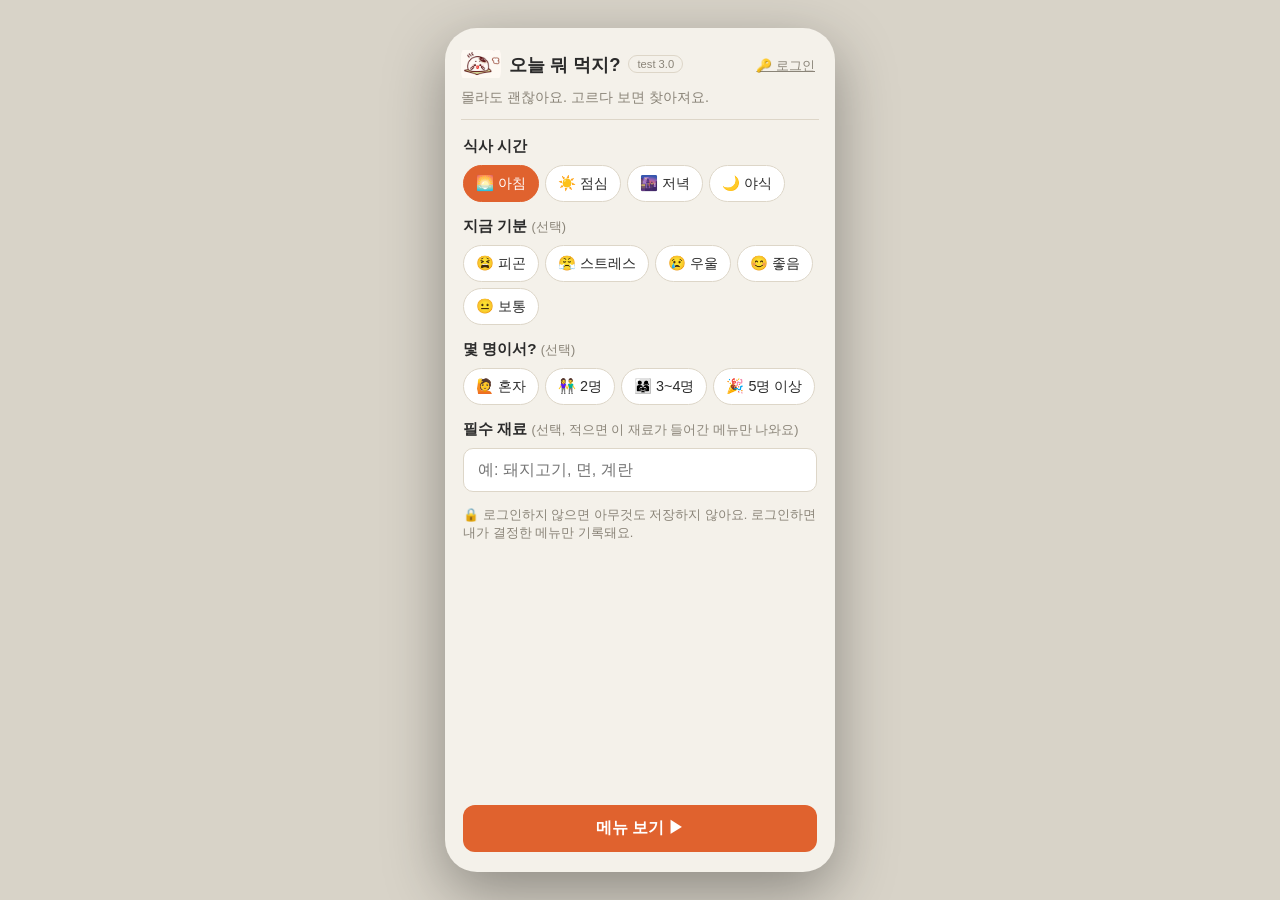
==== commit dbb6f2ad: "test 3.0: PostgreSQL DB, optional login, my records, 10 categories - db container + schema.sql, seed" ====
--- a/frontend/index.html
+++ b/frontend/index.html
@@ -1,45 +1,41 @@
 <!DOCTYPE html>
 <!--
-  index.html : 화면의 "뼈대(구조)"                          버전: test 2.1
+  index.html : 화면의 "뼈대(구조)"                          버전: test 3.0
   - 꾸미기(색, 크기, 배치)는 style.css
   - 동작(클릭하면 서버에 보내기 등)은 app.js
 
-  화면은 3개입니다. 실제로는 한 페이지 안에 3개 화면을 다 만들어 두고,
-  app.js 가 지금 단계에 맞는 화면 하나만 보이게(나머지는 hidden) 바꿔 줍니다.
-    ① 시작 화면   (id="screen-start")  : 식사 시간 / 기분 / 인원수 / 재료 입력
-    ② 라운드 화면 (id="screen-round")  : 끌리는 메뉴 클릭 → [다음] → 그 메뉴의 관련 메뉴로 깊이 들어감
-    ③ 결과 화면   (id="screen-result") : AI가 고른 하나 + 원 모어 띵크 + 메뉴 정보
+  한 페이지 안에 화면을 모두 만들어 두고, app.js 가 지금 단계에 맞는 화면 하나만 보이게(나머지는 hidden) 바꿉니다.
+    ① 시작 화면   (screen-start)   : 식사 시간 / 기분 / 인원수 / 필수 재료
+    ② 라운드 화면 (screen-round)   : 끌리는 메뉴 클릭 → [다음 ▶] → 관련 메뉴로 깊이 들어감 / [🤖 골라 줘!]
+    ③ 결과 화면   (screen-result)  : 🤖 오늘은 이거예요! + 🤔 One More Think! + 📌 내가 고른 메뉴
+    ④ 마무리 화면 (screen-done)    : [✅ 이걸로 먹을래요] 를 누르면 "맛있게 드세요!"         [test 3.0]
+    ⑤ 로그인 화면 (screen-auth)    : 선택 로그인 (로그인 / 회원가입)                         [test 3.0]
+    ⑥ 내 기록     (screen-records) : 📒 결정 목록, 통계, AI가 본 내 취향 (로그인 사용자)      [test 3.0]
 -->
 <html lang="ko">
 <head>
-  <!-- 글자 인코딩을 UTF-8로 지정 (이게 없으면 한글이 깨질 수 있음) -->
   <meta charset="UTF-8" />
-  <!-- 모바일에서 화면 폭에 맞춰 보이게 하는 설정 (반응형 웹의 기본) -->
   <meta name="viewport" content="width=device-width, initial-scale=1.0" />
-  <!-- 브라우저 탭에 표시되는 제목 -->
-  <title>오늘 뭐 먹지? - test 2.1</title>
-  <!-- 브라우저 탭의 작은 아이콘(파비콘)에도 캐릭터 그림 사용 -->
+  <title>오늘 뭐 먹지? - test 3.0</title>
   <link rel="icon" href="title.png" />
-  <!-- 디자인 파일(style.css) 연결 -->
   <link rel="stylesheet" href="style.css" />
 </head>
 <body>
-  <!-- 앱 전체를 감싸는 상자. style.css 의 .app 이 휴대폰 화면처럼 꾸며 줌 -->
   <div class="app">
 
-    <!-- 상단 제목 영역 (3개 화면 공통) -->
+    <!-- 상단 제목 영역 (모든 화면 공통) -->
     <header>
-      <h1>
-        <!--
-          타이틀 캐릭터 그림 (frontend/title.png).
-          alt : 그림을 못 불러올 때나 화면낭독기에서 대신 읽히는 설명 글
-          onerror : 그림 파일이 없으면(에러) 그림을 숨기고 옆의 🍽️ 이모지를 보이게 함
-        -->
-        <img class="title-img" src="title.png" alt="오늘 뭐 먹지 캐릭터"
-             onerror="this.hidden = true; this.nextElementSibling.hidden = false;" />
-        <span hidden>🍽️</span>
-        오늘 뭐 먹지? <span class="version">test 2.1</span>
-      </h1>
+      <div class="header-row">
+        <h1>
+          <!-- 그림 파일이 없으면(onerror) 그림을 숨기고 🍽️ 이모지를 보이게 함 -->
+          <img class="title-img" src="title.png" alt="오늘 뭐 먹지 캐릭터"
+               onerror="this.hidden = true; this.nextElementSibling.hidden = false;" />
+          <span hidden>🍽️</span>
+          오늘 뭐 먹지? <span class="version">test 3.0</span>
+        </h1>
+        <!-- [test 3.0] 로그인 상태 영역. app.js 가 로그인 여부에 따라 버튼을 바꿔 그림 -->
+        <div id="user-area" class="user-area"></div>
+      </div>
       <p>몰라도 괜찮아요. 고르다 보면 찾아져요.</p>
     </header>
 
@@ -47,12 +43,7 @@
          ① 시작 화면 : 독립변수(출발점) 입력
          ============================================================ -->
     <section id="screen-start" class="screen">
-      <!--
-        버튼 묶음(chips). data-group 은 "이 버튼들이 무슨 항목인지",
-        data-value 는 "이 버튼을 누르면 들어갈 값" 을 HTML 에 적어 두는 방법입니다.
-        (data- 로 시작하는 속성은 개발자가 자유롭게 만들어 쓰는 데이터 칸)
-        app.js 가 이 값을 읽어서 사용합니다.
-      -->
+      <!-- data-group : 이 버튼들이 무슨 항목인지 / data-value : 누르면 들어갈 값 (app.js 가 읽음) -->
       <div class="field">
         <label>식사 시간</label>
         <div class="chips" data-group="meal">
@@ -64,7 +55,6 @@
       </div>
 
       <div class="field">
-        <!-- small 태그 : 작은 보조 글씨 -->
         <label>지금 기분 <small>(선택)</small></label>
         <div class="chips" data-group="mood">
           <button type="button" data-value="피곤">😫 피곤</button>
@@ -86,91 +76,160 @@
       </div>
 
       <div class="field">
-        <!-- 필수 재료 : 적으면 이 재료가 들어간 메뉴"만" 나옴 (걸러내기). 여러 개 적으면 그중 하나라도 들어간 메뉴 -->
+        <!-- 필수 재료 : 적으면 이 재료가 들어간 메뉴"만" 나옴 (걸러내기) -->
         <label for="ingredient">필수 재료 <small>(선택, 적으면 이 재료가 들어간 메뉴만 나와요)</small></label>
-        <!-- autocomplete="off" : 브라우저가 예전에 입력한 값을 자동완성으로 띄우지 않게 함 -->
         <input id="ingredient" type="text" placeholder="예: 돼지고기, 면, 계란" autocomplete="off" />
       </div>
 
-      <!-- 안심 문구 : "왜 물어봐?" 라는 의심을 줄이기 위한 장치 (기획 노트의 '신뢰 장치') -->
-      <p class="notice">🔒 상황에 맞는 메뉴를 고르려고 물어봐요. 입력한 내용은 저장하거나 밖으로 보내지 않아요.</p>
-
-      <!-- class 를 2개 줄 수 있음 (띄어쓰기로 구분) : primary = 주요 버튼 스타일, wide = 가로 꽉 채우기 -->
+      <!-- 안심 문구 : 로그인하지 않으면 아무것도 저장하지 않는다는 약속 -->
+      <p class="notice">🔒 로그인하지 않으면 아무것도 저장하지 않아요. 로그인하면 내가 결정한 메뉴만 기록돼요.</p>
+
       <button id="start-btn" class="primary wide" type="button">메뉴 보기 ▶</button>
     </section>
 
     <!-- ============================================================
          ② 라운드 화면 : 고른 메뉴를 따라 깊이 들어가기
-         hidden 속성 : 처음엔 숨겨 둠. app.js 가 필요할 때 보이게 함
          ============================================================ -->
     <section id="screen-round" class="screen" hidden>
-      <!-- 진행 상황 표시. 안의 글자는 app.js 가 채움 (예: "라운드 2") -->
       <div class="round-info">
         <span id="round-label"></span>
-      </div>
-
-      <!-- 지금까지 고른 메뉴 (사용자가 직접 고른 것이라 분석 결과가 아님). 고른 게 없으면 숨김 -->
+        <!-- [test 3.0] 처음으로: [이전]은 시작 화면으로 가지 않으므로, 처음으로 가는 길은 이 버튼 -->
+        <button id="home-btn" type="button" class="link-btn small">↺ 처음으로</button>
+      </div>
+
+      <!-- 지금까지 고른 메뉴 길잡이 (예: 고른 메뉴: 국밥 → 순대국밥) -->
       <p id="basket" class="basket" hidden></p>
 
       <p class="hint">끌리는 메뉴를 눌러 주세요. 고른 메뉴와 관련된 메뉴가 이어서 나와요.</p>
-
-      <!-- 필수 재료 메뉴가 모자랄 때 서버가 보내는 안내 (예: '전복'이 들어간 메뉴가 1개뿐이에요). 평소엔 숨김 -->
       <p id="round-notice" class="round-notice" hidden></p>
 
-      <!-- 메뉴 카드 5개가 들어갈 자리. app.js 가 카드를 만들어 넣음 -->
       <div id="menu-list" class="menu-list"></div>
 
-      <!-- 다 별로일 때의 탈출구: 지금과 다른 종류의 메뉴를 보여 줌 -->
+      <!-- 다 별로일 때의 탈출구: 아직 안 가 본 종류의 메뉴를 보여 줌 -->
       <button id="explore-btn" type="button" class="link-btn">🔀 다 별로예요, 다른 방향 보기</button>
 
-      <!-- 아래 버튼 3개.
-           [◀ 이전]   : 앞 라운드로 (1라운드에선 시작 화면으로) - 글자는 app.js 가 바꿔 줌
-           [결과 보기] : 지금까지 고른 메뉴로 결과 화면 (라운드 제한 없음, 원할 때 누르면 끝)
-           [다음 ▶]   : 고른 메뉴의 관련 메뉴로 깊이 들어감 -->
+      <!-- 아래 버튼
+           [◀ 이전]      : 앞 라운드로 (1라운드에서는 숨김 - test 3.0)
+           [🤖 골라 줘!]  : 고르기 끝, 고른 메뉴 중 하나를 골라 줌 (test 3.0: "결과 보기"에서 이름 변경)
+           [다음 ▶]      : 고른 메뉴의 관련 메뉴로 깊이 들어감 -->
       <div class="actions">
         <button id="prev-btn" type="button" class="secondary">◀ 이전</button>
-        <button id="result-btn" type="button" class="secondary">결과 보기</button>
+        <button id="result-btn" type="button" class="secondary">🤖 골라 줘!</button>
         <button id="next-btn" type="button" class="primary">다음 ▶</button>
       </div>
     </section>
 
     <!-- ============================================================
-         ③ 결과 화면 : AI가 하나 골라 주기 + 원 모어 띵크
-           🤖 오늘은 이거예요!   ← 고른 메뉴 중 처음 입력에 가장 잘 맞는 하나 + AI 한 줄 코멘트
-           🤔 원 모어 띵크       ← 누를 때마다 다른 음식 추천이 아래로 쌓임 (처음엔 가깝게, 점점 멀리)
-           📌 내가 고른 메뉴     ← 어디서 출발했는지 작게 표시
+         ③ 결과 화면
+           🤖 오늘은 이거예요!   ← 고른 메뉴 중 처음 입력(+개인 취향)에 가장 잘 맞는 하나
+           🤔 One More Think!   ← 누를 때마다 다른 음식 추천이 아래로 쌓임
+           📌 내가 고른 메뉴     ← [test 3.0] 내가 고른 메뉴도 카드로 (여기서 직접 골라도 됨)
+           카드마다 [✅ 이걸로 먹을래요]
          ============================================================ -->
     <section id="screen-result" class="screen" hidden>
       <h2 class="result-title">🤖 오늘은 이거예요!</h2>
-      <!-- AI가 고른 메뉴 카드가 들어갈 자리 (app.js 가 채움) -->
       <div id="decision" class="menu-list result"></div>
 
-      <!-- 원 모어 띵크로 추천받은 카드들이 차례로 쌓이는 자리 -->
       <div id="onemore-list" class="menu-list result"></div>
-
-      <button id="onemore-btn" type="button" class="secondary wide-btn">🤔 원 모어 띵크</button>
-
-      <!-- 내가 고른 메뉴 (예: 📌 내가 고른 메뉴: 국밥 → 뼈해장국) -->
-      <p id="picked-summary" class="picked-summary"></p>
-
-      <!-- 정보 출처 안내: 칼로리는 추정치라는 것을 솔직하게 알려 줌 -->
+      <button id="onemore-btn" type="button" class="secondary wide-btn">🤔 One More Think!</button>
+
+      <!-- [test 3.0] 내가 고른 메뉴: 화면 아래쪽에 카드로 -->
+      <div id="picked-section" class="picked-section">
+        <h3 class="section-title">📌 내가 고른 메뉴</h3>
+        <p id="picked-summary" class="picked-summary"></p>
+        <div id="picked-list" class="menu-list result"></div>
+      </div>
+
       <p class="notice">칼로리는 1인분 기준 대략적인 값이에요. 식당과 양에 따라 달라질 수 있어요.</p>
 
       <div class="actions">
         <button id="result-prev-btn" type="button" class="secondary">◀ 이전</button>
         <button id="restart-btn" type="button" class="primary">처음부터 다시</button>
       </div>
+    </section>
+
+    <!-- ============================================================
+         ④ [test 3.0] 마무리 화면 : 맛있게 드세요!
+         ============================================================ -->
+    <section id="screen-done" class="screen" hidden>
+      <div class="done-hero">
+        <div id="done-emoji" class="done-emoji"></div>
+        <h2 id="done-title"></h2>
+        <p class="done-sub">맛있게 드세요! 🍽️</p>
+      </div>
+      <div id="done-card" class="menu-list result"></div>
+      <!-- 기록 저장 결과 안내 (로그인했으면 "내 기록에 저장했어요", 안 했으면 로그인 권유) -->
+      <p id="done-save" class="done-save"></p>
+      <button id="done-login-btn" type="button" class="secondary wide-btn" hidden>🔑 로그인하고 이 기록 남기기</button>
+      <button id="done-records-btn" type="button" class="secondary wide-btn" hidden>📒 내 기록 보기</button>
+      <div class="actions">
+        <button id="done-back-btn" type="button" class="secondary">◀ 다시 고를래요</button>
+        <button id="done-home-btn" type="button" class="primary">처음으로</button>
+      </div>
+    </section>
+
+    <!-- ============================================================
+         ⑤ [test 3.0] 로그인 / 회원가입 화면 (선택)
+         ============================================================ -->
+    <section id="screen-auth" class="screen" hidden>
+      <!-- 탭: 로그인 / 회원가입 -->
+      <div class="tabs">
+        <button id="tab-login" type="button" class="tab active">로그인</button>
+        <button id="tab-signup" type="button" class="tab">회원가입</button>
+      </div>
+      <p class="hint">로그인은 선택이에요. 로그인하면 내가 결정한 메뉴가 쌓이고, 내 취향에 맞춘 추천과 📒 내 기록을 볼 수 있어요.</p>
+
+      <!-- form : Enter 키로도 제출할 수 있게 form 으로 감쌈 -->
+      <form id="auth-form" class="auth-form">
+        <label>이메일 <input id="auth-email" type="email" autocomplete="email" required /></label>
+        <label id="nickname-row" hidden>닉네임 <input id="auth-nickname" type="text" maxlength="20" autocomplete="nickname" /></label>
+        <label>비밀번호 <small>(8자 이상)</small> <input id="auth-password" type="password" autocomplete="current-password" required /></label>
+
+        <!-- 개인정보 수집·이용 동의 (회원가입일 때만). 무엇을, 왜, 얼마나 보관하는지 알려 줌 -->
+        <div id="consent-box" class="consent" hidden>
+          <p><b>개인정보 수집·이용 안내</b></p>
+          <ul>
+            <li><b>수집 항목</b>: 이메일, 닉네임, 비밀번호(암호화해서 저장), "이걸로 먹을래요"로 결정한 메뉴와 그때의 입력(식사 시간, 기분, 인원)</li>
+            <li><b>목적</b>: 로그인, 내 기록 보여 주기, 내 취향에 맞춘 메뉴 추천</li>
+            <li><b>보관</b>: 회원 탈퇴하면 즉시 모두 삭제</li>
+          </ul>
+          <label class="check"><input id="auth-agree" type="checkbox" /> 위 내용에 동의합니다 (필수)</label>
+        </div>
+
+        <button id="auth-submit" type="submit" class="primary wide-btn">로그인</button>
+      </form>
+      <button id="auth-back-btn" type="button" class="link-btn">← 로그인 없이 계속하기</button>
+    </section>
+
+    <!-- ============================================================
+         ⑥ [test 3.0] 📒 내 기록 화면 (로그인 사용자)
+         ============================================================ -->
+    <section id="screen-records" class="screen" hidden>
+      <h2 id="records-title" class="result-title">📒 내 기록</h2>
+      <div id="records-stats" class="stats"></div>
+
+      <!-- AI가 본 내 취향: 분석 문장은 사용자가 직접 보러 온 이 화면에서만 보여 줌 -->
+      <div class="insight">
+        <p class="insight-title">🤖 AI가 본 내 취향</p>
+        <p id="records-insight" class="comment loading">AI가 기록을 살펴보는 중…</p>
+      </div>
+
+      <div id="records-tops" class="tops"></div>
+      <h3 class="section-title">지금까지 결정한 메뉴</h3>
+      <div id="records-list" class="records-list"></div>
+
+      <div class="actions">
+        <button id="records-back-btn" type="button" class="secondary">← 돌아가기</button>
+        <button id="records-home-btn" type="button" class="primary">메뉴 고르기</button>
+      </div>
+      <!-- 회원 탈퇴: 원하면 언제든 계정과 기록을 지울 수 있어야 함 (개인정보보호) -->
+      <button id="delete-account-btn" type="button" class="link-btn danger">회원 탈퇴 (계정과 기록 모두 삭제)</button>
     </section>
 
     <!-- 에러 메시지 표시 칸 (평소엔 숨김) -->
     <p id="error" class="error" hidden></p>
   </div>
 
-  <!--
-    자바스크립트 파일 연결.
-    body 맨 끝에 두는 이유: 위의 HTML 요소들이 먼저 다 만들어진 뒤에 스크립트가 실행되어야
-    document.getElementById(...) 같은 코드가 요소를 찾을 수 있기 때문입니다.
-  -->
   <script src="app.js"></script>
 </body>
 </html>
--- a/frontend/style.css
+++ b/frontend/style.css
@@ -1,5 +1,5 @@
 /* =============================================================================
-   style.css - 화면 꾸미기 (색상, 크기, 배치)                     버전: test 2.1
+   style.css - 화면 꾸미기 (색상, 크기, 배치)                     버전: test 3.0
    CSS 기본 문법:  선택자 { 속성: 값; }
      - 태그이름  (예: body)   → 그 태그 전부
      - .클래스   (예: .app)   → class="app" 인 요소
@@ -432,3 +432,153 @@
   color: var(--error);
   font-size: 0.85rem;
 }
+
+/* =============================================================================
+   [test 3.0] 새로 추가된 부분
+   ============================================================================= */
+
+/* ---- 머리글: 제목(왼쪽) + 로그인 영역(오른쪽) ---- */
+.header-row {
+  display: flex;
+  align-items: center;
+  justify-content: space-between;  /* 양 끝으로 벌려 배치 */
+  gap: 6px;
+}
+.header-row h1 { font-size: 1.15rem; }
+.header-row .title-img { width: 40px; height: 40px; }
+.user-area {
+  display: flex;
+  flex-wrap: wrap;
+  justify-content: flex-end;
+  align-items: center;
+  gap: 2px 6px;
+  font-size: 0.8rem;
+}
+.user-area .nick { font-weight: 700; }
+
+/* 작은 글자 버튼 */
+.link-btn.small { font-size: 0.8rem; padding: 2px 4px; }
+.link-btn.danger { color: var(--error); }
+
+/* 라운드 정보 줄: 왼쪽 "라운드 2", 오른쪽 [↺ 처음으로] */
+.round-info {
+  display: flex;
+  justify-content: space-between;
+  align-items: center;
+}
+
+/* ---- 결과 화면 ---- */
+.section-title {
+  margin: 8px 0 0;
+  font-size: 1rem;
+}
+.picked-section {
+  display: flex;
+  flex-direction: column;
+  gap: 8px;
+  padding-top: 10px;
+  border-top: 1px dashed var(--border);   /* 위의 추천들과 구분하는 점선 */
+}
+
+/* 내가 고른 메뉴 카드: 조금 덜 강조 */
+.result-card.compact { background: var(--bg); }
+
+/* [✅ 이걸로 먹을래요] 버튼 */
+.eat-btn {
+  margin-top: 10px;
+  width: 100%;
+  padding: 10px;
+  border-radius: 10px;
+  border: 1px solid var(--accent);
+  background: var(--accent-soft);
+  color: var(--text);
+  font: inherit;
+  font-weight: 700;
+  cursor: pointer;
+}
+.eat-btn:hover { background: var(--accent); color: #fff; }
+
+/* One More Think! 카드: 누르면 정보가 펼쳐짐 */
+.result-card.collapsible { cursor: pointer; }
+.more-hint {
+  margin: 0;
+  font-size: 0.8rem;
+  color: var(--muted);
+}
+
+/* ---- 마무리 화면 ---- */
+.done-hero { text-align: center; padding: 10px 0 0; }
+.done-emoji { font-size: 4rem; line-height: 1.1; }
+.done-hero h2 { margin: 6px 0 0; font-size: 1.5rem; }
+.done-sub { margin: 4px 0 0; color: var(--accent); font-weight: 700; font-size: 1.1rem; }
+.done-save { margin: 0; text-align: center; font-size: 0.9rem; color: var(--muted); }
+
+/* ---- 로그인 화면 ---- */
+.tabs { display: flex; gap: 6px; }
+.tab {
+  flex: 1;
+  padding: 10px;
+  border-radius: 10px;
+  border: 1px solid var(--border);
+  background: var(--surface);
+  color: var(--text);
+  font: inherit;
+  cursor: pointer;
+}
+.tab.active { background: var(--accent); border-color: var(--accent); color: #fff; font-weight: 700; }
+.auth-form { display: flex; flex-direction: column; gap: 10px; }
+.auth-form label { display: flex; flex-direction: column; gap: 4px; font-weight: 600; font-size: 0.9rem; }
+.auth-form label[hidden] { display: none; }
+.auth-form input[type="email"],
+.auth-form input[type="text"],
+.auth-form input[type="password"] {
+  padding: 11px 12px;
+  border-radius: 10px;
+  border: 1px solid var(--border);
+  background: var(--surface);
+  color: var(--text);
+  font-size: 1rem;
+}
+.consent {
+  padding: 10px 12px;
+  border-radius: 10px;
+  background: var(--surface);
+  border: 1px solid var(--border);
+  font-size: 0.82rem;
+}
+.consent p { margin: 0 0 4px; }
+.consent ul { margin: 0 0 8px; padding-left: 18px; color: var(--muted); }
+.auth-form .check { flex-direction: row; align-items: center; gap: 6px; }
+
+/* ---- 내 기록 화면 ---- */
+.stats { display: grid; grid-template-columns: 1fr 1fr; gap: 8px; }
+.stat {
+  display: flex; flex-direction: column;
+  padding: 10px 12px; border-radius: 12px;
+  background: var(--surface); border: 1px solid var(--border);
+}
+.stat b { font-size: 1.3rem; color: var(--accent); }
+.stat span { font-size: 0.8rem; color: var(--muted); }
+.insight {
+  padding: 12px 14px; border-radius: 12px;
+  background: var(--accent-soft);
+}
+.insight-title { margin: 0 0 4px; font-weight: 700; font-size: 0.9rem; }
+.insight .comment { margin: 0; font-size: 0.9rem; line-height: 1.5; }
+.insight .comment.loading { color: var(--muted); animation: blink 1.2s ease-in-out infinite; }
+.tops { display: flex; flex-direction: column; gap: 6px; }
+.top-box { padding: 8px 12px; border-radius: 10px; background: var(--surface); border: 1px solid var(--border); }
+.top-box .tips-title { margin: 0 0 2px; font-size: 0.85rem; font-weight: 700; }
+.top-box .info { margin: 0; font-size: 0.85rem; }
+.records-list { display: flex; flex-direction: column; gap: 4px; }
+.record-row {
+  display: grid;
+  grid-template-columns: 80px 1fr auto;   /* 날짜 | 메뉴 | 어디서 골랐나 */
+  gap: 8px; align-items: center;
+  padding: 8px 10px; border-radius: 10px;
+  background: var(--surface); border: 1px solid var(--border);
+  font-size: 0.88rem;
+}
+.record-row .when { color: var(--muted); font-size: 0.8rem; }
+.record-row .what { font-weight: 700; }
+.record-row .how { color: var(--muted); font-size: 0.75rem; }
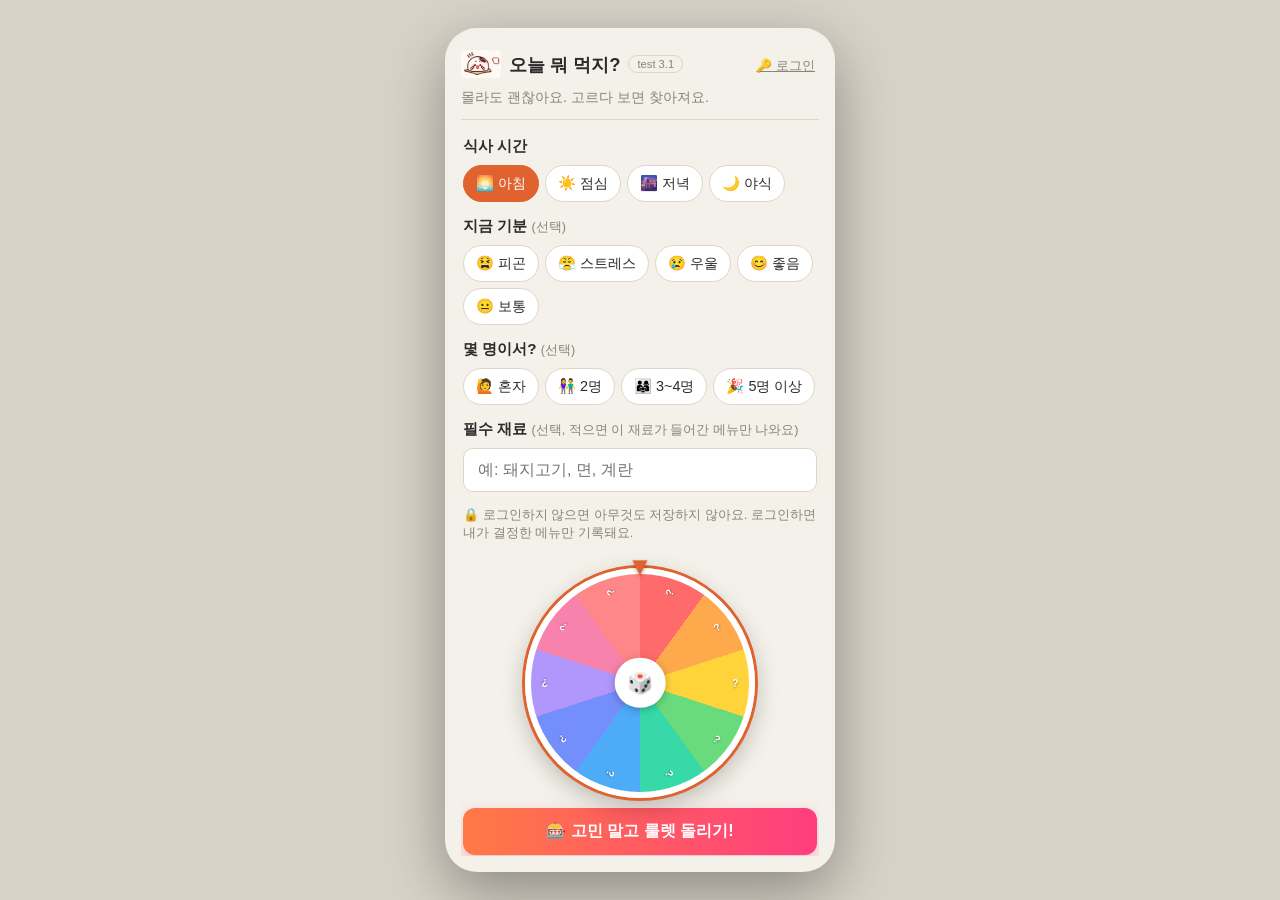
==== commit 71005c27: "test 3.1: roulette, Kakao Map link, kanban board (#24 #25 #26 #27) - /api/roulette: 10 menus fitted " ====
--- a/frontend/index.html
+++ b/frontend/index.html
@@ -1,11 +1,11 @@
 <!DOCTYPE html>
 <!--
-  index.html : 화면의 "뼈대(구조)"                          버전: test 3.0
+  index.html : 화면의 "뼈대(구조)"                          버전: test 3.1
   - 꾸미기(색, 크기, 배치)는 style.css
   - 동작(클릭하면 서버에 보내기 등)은 app.js
 
   한 페이지 안에 화면을 모두 만들어 두고, app.js 가 지금 단계에 맞는 화면 하나만 보이게(나머지는 hidden) 바꿉니다.
-    ① 시작 화면   (screen-start)   : 식사 시간 / 기분 / 인원수 / 필수 재료
+    ① 시작 화면   (screen-start)   : 식사 시간 / 기분 / 인원수 / 필수 재료 + 🎰 룰렛 (test 3.1)
     ② 라운드 화면 (screen-round)   : 끌리는 메뉴 클릭 → [다음 ▶] → 관련 메뉴로 깊이 들어감 / [🤖 골라 줘!]
     ③ 결과 화면   (screen-result)  : 🤖 오늘은 이거예요! + 🤔 One More Think! + 📌 내가 고른 메뉴
     ④ 마무리 화면 (screen-done)    : [✅ 이걸로 먹을래요] 를 누르면 "맛있게 드세요!"         [test 3.0]
@@ -16,7 +16,7 @@
 <head>
   <meta charset="UTF-8" />
   <meta name="viewport" content="width=device-width, initial-scale=1.0" />
-  <title>오늘 뭐 먹지? - test 3.0</title>
+  <title>오늘 뭐 먹지? - test 3.1</title>
   <link rel="icon" href="title.png" />
   <link rel="stylesheet" href="style.css" />
 </head>
@@ -31,7 +31,7 @@
           <img class="title-img" src="title.png" alt="오늘 뭐 먹지 캐릭터"
                onerror="this.hidden = true; this.nextElementSibling.hidden = false;" />
           <span hidden>🍽️</span>
-          오늘 뭐 먹지? <span class="version">test 3.0</span>
+          오늘 뭐 먹지? <span class="version">test 3.1</span>
         </h1>
         <!-- [test 3.0] 로그인 상태 영역. app.js 가 로그인 여부에 따라 버튼을 바꿔 그림 -->
         <div id="user-area" class="user-area"></div>
@@ -84,7 +84,15 @@
       <!-- 안심 문구 : 로그인하지 않으면 아무것도 저장하지 않는다는 약속 -->
       <p class="notice">🔒 로그인하지 않으면 아무것도 저장하지 않아요. 로그인하면 내가 결정한 메뉴만 기록돼요.</p>
 
-      <button id="start-btn" class="primary wide" type="button">메뉴 보기 ▶</button>
+      <!-- [test 3.1] 🎰 룰렛: 고민조차 하기 싫을 때의 지름길
+           칸에 들어가는 메뉴는 위의 입력(+내 취향)에 맞춰 서버가 골라 줌 → "나에게 맞춘 룰렛" -->
+      <div class="roulette-box">
+        <!-- 룰렛 원판이 그려질 자리. app.js 의 createWheel() 이 원판과 바늘을 만들어 넣음 -->
+        <div id="start-wheel" class="wheel-holder"></div>
+        <button id="roulette-btn" type="button" class="roulette-btn">🎰 고민 말고 룰렛 돌리기!</button>
+      </div>
+
+      <button id="start-btn" class="primary wide" type="button">메뉴 보기 ▶ <small>천천히 찾아가기</small></button>
     </section>
 
     <!-- ============================================================
@@ -137,6 +145,8 @@
       <div id="picked-section" class="picked-section">
         <h3 class="section-title">📌 내가 고른 메뉴</h3>
         <p id="picked-summary" class="picked-summary"></p>
+        <!-- [test 3.1] 고른 메뉴가 2개 이상이면: 그 메뉴들로 룰렛 돌리기 -->
+        <button id="picked-roulette-btn" type="button" class="secondary wide-btn" hidden>🎰 고른 메뉴로 룰렛 돌리기</button>
         <div id="picked-list" class="menu-list result"></div>
       </div>
 
@@ -228,6 +238,33 @@
 
     <!-- 에러 메시지 표시 칸 (평소엔 숨김) -->
     <p id="error" class="error" hidden></p>
+
+    <!-- ============================================================
+         [test 3.1] 🎰 룰렛 팝업 (오버레이)
+           화면 위에 반투명 막을 덮고 그 위에 상자를 띄우는 방식 (모달)
+           - 결과 화면의 "고른 메뉴로 룰렛" : 팝업 안에서 원판이 돎 (#overlay-wheel)
+           - 당첨 카드 "🎉 오늘의 픽!"     : 시작 화면 룰렛, 고른 메뉴 룰렛 모두 여기에 결과를 보여 줌
+         ============================================================ -->
+    <div id="overlay" class="overlay" hidden>
+      <div class="overlay-box">
+        <div id="overlay-wheel" class="wheel-holder" hidden></div>
+
+        <!-- 당첨 카드 -->
+        <div id="pick-card" class="pick-card" hidden>
+          <span class="pick-badge">🎉 오늘의 픽!</span>
+          <div id="pick-emoji" class="pick-emoji"></div>
+          <h2 id="pick-name" class="pick-name"></h2>
+          <span id="pick-kind" class="pill"></span>
+          <div id="pick-info" class="pick-info"></div>
+          <!-- 카카오맵 검색 링크: 우리 앱은 위치를 받지 않고, 카카오맵이 사용자 위치로 근처 식당을 찾아 줌 -->
+          <!-- target="_blank" : 새 탭에서 열기 / rel="noopener" : 새 탭이 이 페이지를 건드리지 못하게 하는 보안 설정 -->
+          <a id="pick-map" class="map-btn" target="_blank" rel="noopener">🗺️ 카카오맵에서 찾기</a>
+          <button id="pick-eat" type="button" class="eat-btn">✅ 이걸로 먹을래요</button>
+          <button id="pick-again" type="button" class="secondary wide-btn">🎲 다시 돌리기</button>
+          <button id="pick-close" type="button" class="link-btn">닫기</button>
+        </div>
+      </div>
+    </div>
   </div>
 
   <script src="app.js"></script>
--- a/frontend/style.css
+++ b/frontend/style.css
@@ -1,5 +1,5 @@
 /* =============================================================================
-   style.css - 화면 꾸미기 (색상, 크기, 배치)                     버전: test 3.0
+   style.css - 화면 꾸미기 (색상, 크기, 배치)                     버전: test 3.1
    CSS 기본 문법:  선택자 { 속성: 값; }
      - 태그이름  (예: body)   → 그 태그 전부
      - .클래스   (예: .app)   → class="app" 인 요소
@@ -582,3 +582,179 @@
 .record-row .when { color: var(--muted); font-size: 0.8rem; }
 .record-row .what { font-weight: 700; }
 .record-row .how { color: var(--muted); font-size: 0.75rem; }
+
+/* =============================================================================
+   [test 3.1] 🎰 룰렛
+   ============================================================================= */
+
+/* 시작 화면의 룰렛 상자 */
+.roulette-box {
+  display: flex;
+  flex-direction: column;
+  align-items: center;
+  gap: 10px;
+  padding: 12px 0 4px;
+}
+
+/* 원판을 담는 틀: 정사각형 (aspect-ratio 1 = 가로세로 1:1) */
+.wheel-holder { width: 230px; max-width: 80%; margin: 0 auto; }
+.wheel-wrap { position: relative; width: 100%; aspect-ratio: 1; }
+
+/* 도는 원판. background(conic-gradient)는 app.js 가 칸 수에 맞게 넣어 줌 */
+.wheel {
+  position: absolute;
+  inset: 0;                               /* top/right/bottom/left 를 모두 0 → 틀을 꽉 채움 */
+  border-radius: 50%;                     /* 동그라미 */
+  border: 6px solid var(--surface);
+  box-shadow: 0 0 0 3px var(--accent), 0 8px 24px rgba(0, 0, 0, 0.25);
+  /* 4초 동안 처음엔 빠르게, 끝엔 아주 천천히 (cubic-bezier = 속도 곡선을 직접 정함) */
+  transition: transform 4s cubic-bezier(0.17, 0.67, 0.12, 0.99);
+}
+
+/* 메뉴 이름표: 원판 가운데에서 바깥쪽으로 뻗은 막대(반지름)의 끝에 글자 */
+.wheel-label {
+  position: absolute;
+  left: 50%;
+  top: 50%;
+  width: 47%;                             /* 반지름보다 조금 짧게 → 글자가 테두리에 닿지 않게 */
+  height: 18px;
+  margin-top: -9px;                       /* 높이의 절반만큼 올려서 막대가 정확히 가운데를 지나게 */
+  transform-origin: 0 50%;                /* 회전의 중심 = 막대의 왼쪽 끝(= 원판 가운데) */
+  display: flex;
+  justify-content: flex-end;              /* 글자를 막대 끝(바깥쪽)에 붙임 */
+  align-items: center;
+  pointer-events: none;                   /* 이름표가 클릭을 가로채지 않게 */
+}
+.wheel-label span {
+  font-size: 0.66rem;
+  font-weight: 800;
+  color: #fff;
+  text-shadow: 0 1px 2px rgba(0, 0, 0, 0.45);   /* 밝은 칸에서도 흰 글자가 읽히게 그림자 */
+  white-space: nowrap;
+  max-width: 100%;
+  overflow: hidden;
+  text-overflow: ellipsis;                /* 너무 긴 이름은 … 으로 */
+  padding-right: 4px;
+}
+
+/* 12시 방향 바늘 */
+.wheel-pointer {
+  position: absolute;
+  top: -14px;
+  left: 50%;
+  transform: translateX(-50%);
+  z-index: 2;                             /* 원판보다 위에 */
+  color: var(--accent);
+  font-size: 1.6rem;
+  line-height: 1;
+  text-shadow: 0 2px 4px rgba(0, 0, 0, 0.3);
+}
+
+/* 가운데 동그라미 */
+.wheel-hub {
+  position: absolute;
+  left: 50%;
+  top: 50%;
+  width: 22%;
+  aspect-ratio: 1;
+  transform: translate(-50%, -50%);
+  border-radius: 50%;
+  background: var(--surface);
+  box-shadow: 0 2px 8px rgba(0, 0, 0, 0.25);
+  display: flex;
+  align-items: center;
+  justify-content: center;
+  font-size: 1.3rem;
+  z-index: 1;
+}
+
+/* 룰렛 버튼: 그라데이션으로 눈에 띄게 */
+.roulette-btn {
+  width: 100%;
+  padding: 13px;
+  border: none;
+  border-radius: 12px;
+  background: linear-gradient(90deg, #ff7a45, #ff3d7f);
+  color: #fff;
+  font: inherit;
+  font-weight: 800;
+  font-size: 1rem;
+  cursor: pointer;
+  box-shadow: 0 6px 16px rgba(255, 61, 127, 0.3);
+}
+.roulette-btn:disabled { opacity: 0.6; cursor: default; }
+
+.primary small { font-weight: 500; opacity: 0.85; font-size: 0.8rem; }
+
+/* ---- 팝업 (오버레이) ---- */
+.app { position: relative; }              /* 팝업이 앱 상자 안에 딱 맞게 겹치도록 기준점 */
+.overlay {
+  position: absolute;
+  inset: 0;
+  background: rgba(20, 16, 12, 0.55);     /* 반투명 검은 막 → 뒤 화면을 흐리게 */
+  display: flex;
+  align-items: center;
+  justify-content: center;
+  padding: 16px;
+  z-index: 10;
+  border-radius: inherit;
+}
+.overlay-box {
+  width: 100%;
+  max-height: 100%;
+  overflow-y: auto;
+  background: var(--bg);
+  border-radius: 20px;
+  padding: 22px 18px 16px;
+  box-shadow: 0 20px 50px rgba(0, 0, 0, 0.35);
+}
+
+/* 🎉 오늘의 픽! 카드 */
+.pick-card { display: flex; flex-direction: column; align-items: center; gap: 8px; text-align: center; }
+.pick-badge {
+  padding: 4px 14px;
+  border-radius: 999px;
+  background: var(--accent-soft);
+  color: var(--accent);
+  font-weight: 800;
+  font-size: 0.9rem;
+}
+.pick-emoji { font-size: 3.2rem; line-height: 1.1; }
+.pick-name {
+  margin: 0;
+  font-size: 1.7rem;
+  /* 글자에 그라데이션 색: 배경을 그라데이션으로 칠하고 글자 모양으로만 잘라 보여 줌 */
+  background: linear-gradient(90deg, #ff7a45, #ff3d7f);
+  -webkit-background-clip: text;
+  background-clip: text;
+  color: transparent;
+}
+.pill {
+  display: inline-block;
+  padding: 2px 12px;
+  border-radius: 999px;
+  border: 1px solid var(--border);
+  background: var(--surface);
+  font-size: 0.8rem;
+  color: var(--muted);
+}
+.pick-info {
+  width: 100%;
+  text-align: left;
+  padding: 10px 14px;
+  border-radius: 14px;
+  background: var(--surface);
+  border: 1px solid var(--border);
+}
+.pick-info p { margin: 3px 0; font-size: 0.86rem; }
+.map-btn {
+  display: block;
+  width: 100%;
+  padding: 12px;
+  border-radius: 12px;
+  background: linear-gradient(90deg, #ff7a45, #ff3d7f);
+  color: #fff;
+  font-weight: 800;
+  text-decoration: none;                  /* 링크 밑줄 없애기 */
+}
+.pick-card .eat-btn { margin-top: 0; }
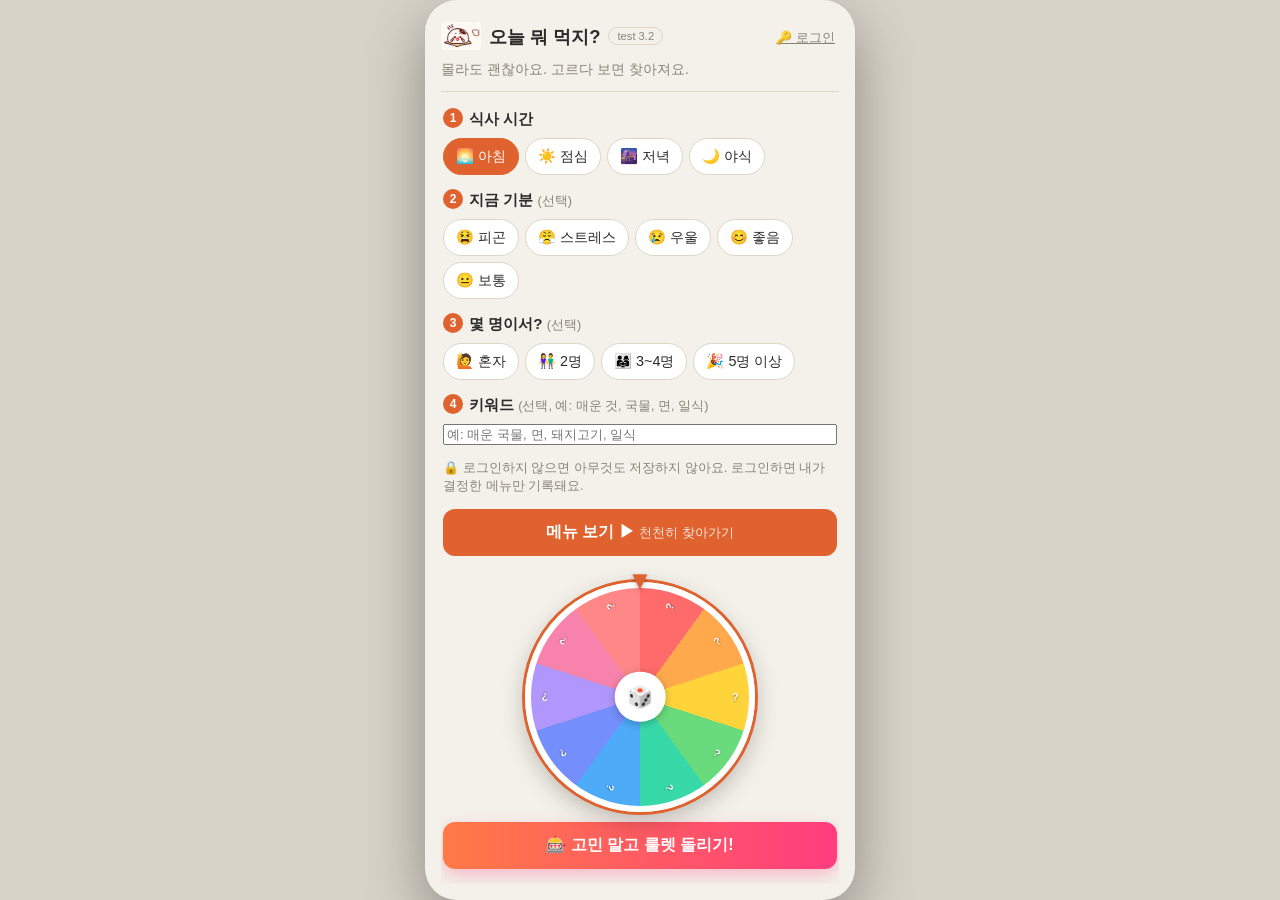
==== commit d0c0dcd2: "test 3.2: keyword search, notices under buttons, UI polish (#40 #41 #42) - keywords.py: synonym dict" ====
--- a/frontend/index.html
+++ b/frontend/index.html
@@ -1,11 +1,11 @@
 <!DOCTYPE html>
 <!--
-  index.html : 화면의 "뼈대(구조)"                          버전: test 3.1
+  index.html : 화면의 "뼈대(구조)"                          버전: test 3.2
   - 꾸미기(색, 크기, 배치)는 style.css
   - 동작(클릭하면 서버에 보내기 등)은 app.js
 
   한 페이지 안에 화면을 모두 만들어 두고, app.js 가 지금 단계에 맞는 화면 하나만 보이게(나머지는 hidden) 바꿉니다.
-    ① 시작 화면   (screen-start)   : 식사 시간 / 기분 / 인원수 / 필수 재료 + 🎰 룰렛 (test 3.1)
+    ① 시작 화면   (screen-start)   : 식사 시간 / 기분 / 인원수 / 키워드(test 3.2) + 🎰 룰렛 (test 3.1)
     ② 라운드 화면 (screen-round)   : 끌리는 메뉴 클릭 → [다음 ▶] → 관련 메뉴로 깊이 들어감 / [🤖 골라 줘!]
     ③ 결과 화면   (screen-result)  : 🤖 오늘은 이거예요! + 🤔 One More Think! + 📌 내가 고른 메뉴
     ④ 마무리 화면 (screen-done)    : [✅ 이걸로 먹을래요] 를 누르면 "맛있게 드세요!"         [test 3.0]
@@ -16,7 +16,7 @@
 <head>
   <meta charset="UTF-8" />
   <meta name="viewport" content="width=device-width, initial-scale=1.0" />
-  <title>오늘 뭐 먹지? - test 3.1</title>
+  <title>오늘 뭐 먹지? - test 3.2</title>
   <link rel="icon" href="title.png" />
   <link rel="stylesheet" href="style.css" />
 </head>
@@ -31,7 +31,7 @@
           <img class="title-img" src="title.png" alt="오늘 뭐 먹지 캐릭터"
                onerror="this.hidden = true; this.nextElementSibling.hidden = false;" />
           <span hidden>🍽️</span>
-          오늘 뭐 먹지? <span class="version">test 3.1</span>
+          오늘 뭐 먹지? <span class="version">test 3.2</span>
         </h1>
         <!-- [test 3.0] 로그인 상태 영역. app.js 가 로그인 여부에 따라 버튼을 바꿔 그림 -->
         <div id="user-area" class="user-area"></div>
@@ -45,7 +45,7 @@
     <section id="screen-start" class="screen">
       <!-- data-group : 이 버튼들이 무슨 항목인지 / data-value : 누르면 들어갈 값 (app.js 가 읽음) -->
       <div class="field">
-        <label>식사 시간</label>
+        <label><span class="num-badge">1</span>식사 시간</label>
         <div class="chips" data-group="meal">
           <button type="button" data-value="아침">🌅 아침</button>
           <button type="button" data-value="점심">☀️ 점심</button>
@@ -55,7 +55,7 @@
       </div>
 
       <div class="field">
-        <label>지금 기분 <small>(선택)</small></label>
+        <label><span class="num-badge">2</span>지금 기분 <small>(선택)</small></label>
         <div class="chips" data-group="mood">
           <button type="button" data-value="피곤">😫 피곤</button>
           <button type="button" data-value="스트레스">😤 스트레스</button>
@@ -66,7 +66,7 @@
       </div>
 
       <div class="field">
-        <label>몇 명이서? <small>(선택)</small></label>
+        <label><span class="num-badge">3</span>몇 명이서? <small>(선택)</small></label>
         <div class="chips" data-group="people">
           <button type="button" data-value="혼자">🙋 혼자</button>
           <button type="button" data-value="2명">👫 2명</button>
@@ -76,13 +76,16 @@
       </div>
 
       <div class="field">
-        <!-- 필수 재료 : 적으면 이 재료가 들어간 메뉴"만" 나옴 (걸러내기) -->
-        <label for="ingredient">필수 재료 <small>(선택, 적으면 이 재료가 들어간 메뉴만 나와요)</small></label>
-        <input id="ingredient" type="text" placeholder="예: 돼지고기, 면, 계란" autocomplete="off" />
+        <!-- [test 3.2] 키워드 : "매운 것", "국물", "일식", "돼지고기" 처럼 자유롭게. 맞는 메뉴만 나옴 (없으면 전체 + 안내) -->
+        <label for="keyword"><span class="num-badge">4</span>키워드 <small>(선택, 예: 매운 것, 국물, 면, 일식)</small></label>
+        <input id="keyword" type="text" placeholder="예: 매운 국물, 면, 돼지고기, 일식" autocomplete="off" />
       </div>
 
       <!-- 안심 문구 : 로그인하지 않으면 아무것도 저장하지 않는다는 약속 -->
       <p class="notice">🔒 로그인하지 않으면 아무것도 저장하지 않아요. 로그인하면 내가 결정한 메뉴만 기록돼요.</p>
+
+      <!-- 메뉴 보기: 입력 바로 아래에 둬서 스크롤하지 않아도 보이게 -->
+      <button id="start-btn" class="primary wide" type="button">메뉴 보기 ▶ <small>천천히 찾아가기</small></button>
 
       <!-- [test 3.1] 🎰 룰렛: 고민조차 하기 싫을 때의 지름길
            칸에 들어가는 메뉴는 위의 입력(+내 취향)에 맞춰 서버가 골라 줌 → "나에게 맞춘 룰렛" -->
@@ -91,8 +94,6 @@
         <div id="start-wheel" class="wheel-holder"></div>
         <button id="roulette-btn" type="button" class="roulette-btn">🎰 고민 말고 룰렛 돌리기!</button>
       </div>
-
-      <button id="start-btn" class="primary wide" type="button">메뉴 보기 ▶ <small>천천히 찾아가기</small></button>
     </section>
 
     <!-- ============================================================
@@ -255,6 +256,8 @@
           <div id="pick-emoji" class="pick-emoji"></div>
           <h2 id="pick-name" class="pick-name"></h2>
           <span id="pick-kind" class="pill"></span>
+          <!-- [test 3.2] 키워드 안내 (예: "코끼리에 맞는 메뉴가 없어서 전체에서 골랐어요") -->
+          <p id="pick-notice" class="round-notice" hidden></p>
           <div id="pick-info" class="pick-info"></div>
           <!-- 카카오맵 검색 링크: 우리 앱은 위치를 받지 않고, 카카오맵이 사용자 위치로 근처 식당을 찾아 줌 -->
           <!-- target="_blank" : 새 탭에서 열기 / rel="noopener" : 새 탭이 이 페이지를 건드리지 못하게 하는 보안 설정 -->
--- a/frontend/style.css
+++ b/frontend/style.css
@@ -1,5 +1,5 @@
 /* =============================================================================
-   style.css - 화면 꾸미기 (색상, 크기, 배치)                     버전: test 3.1
+   style.css - 화면 꾸미기 (색상, 크기, 배치)                     버전: test 3.2
    CSS 기본 문법:  선택자 { 속성: 값; }
      - 태그이름  (예: body)   → 그 태그 전부
      - .클래스   (예: .app)   → class="app" 인 요소
@@ -65,9 +65,11 @@
 
 /* 앱 전체 상자 - PC에서 보면 휴대폰 화면처럼 보이도록 꾸밈 */
 .app {
-  width: 390px;
-  height: 844px;
+  width: 100%;
+  max-width: 430px;     /* 큰 휴대폰(약 430px) 폭까지 늘어남. PC에서는 이 폭의 휴대폰 모양 */
+  height: 932px;        /* 큰 휴대폰 높이 */
   max-height: 100vh;    /* vh = 화면 높이의 %. 브라우저 창보다 커지지 않게 */
+  max-height: 100dvh;   /* dvh = 휴대폰 주소창이 나타나고 사라지는 것까지 반영한 실제 화면 높이 (지원하는 브라우저만 적용) */
   background: var(--bg);
   display: flex;
   flex-direction: column; /* header / 화면 을 위에서 아래로 쌓음 */
@@ -77,11 +79,15 @@
   overflow: hidden;
 }
 
-/* 화면 폭이 420px 이하(실제 휴대폰)이면 휴대폰 모양 꾸밈을 없애고 화면을 꽉 채움 */
-@media (max-width: 420px) {
+/* 화면 폭이 500px 이하(휴대폰)이면 휴대폰 모양 꾸밈을 없애고 화면을 가로세로 꽉 채움 */
+@media (max-width: 500px) {
   .app {
     width: 100%;
+    max-width: none;
     height: 100vh;
+    height: 100dvh;      /* 지원하는 브라우저에서는 주소창을 뺀 실제 높이로 */
+    max-height: none;
+    padding: 12px;       /* 좁은 화면이라 바깥 여백을 조금 줄임 */
     border-radius: 0;
     box-shadow: none;
   }
@@ -758,3 +764,30 @@
   text-decoration: none;                  /* 링크 밑줄 없애기 */
 }
 .pick-card .eat-btn { margin-top: 0; }
+
+/* 시작 화면 항목 번호 배지: 주황 동그라미 안에 흰 숫자 */
+.num-badge {
+  display: inline-flex;
+  align-items: center;
+  justify-content: center;
+  width: 20px;
+  height: 20px;
+  margin-right: 6px;
+  border-radius: 50%;
+  background: var(--accent);
+  color: #fff;
+  font-size: 0.75rem;
+  font-weight: 800;
+  vertical-align: 2px;
+}
+
+/* 결과 카드 안의 카카오맵 버튼 */
+.result-card .map-btn {
+  margin-top: 10px;
+  padding: 10px;
+  text-align: center;
+  font-size: 0.92rem;
+}
+
+/* 메뉴 보기 버튼을 입력 바로 아래로 옮김 → .wide 의 "맨 아래로 밀기(margin-top: auto)"를 끔 */
+#start-btn { margin-top: 0; }
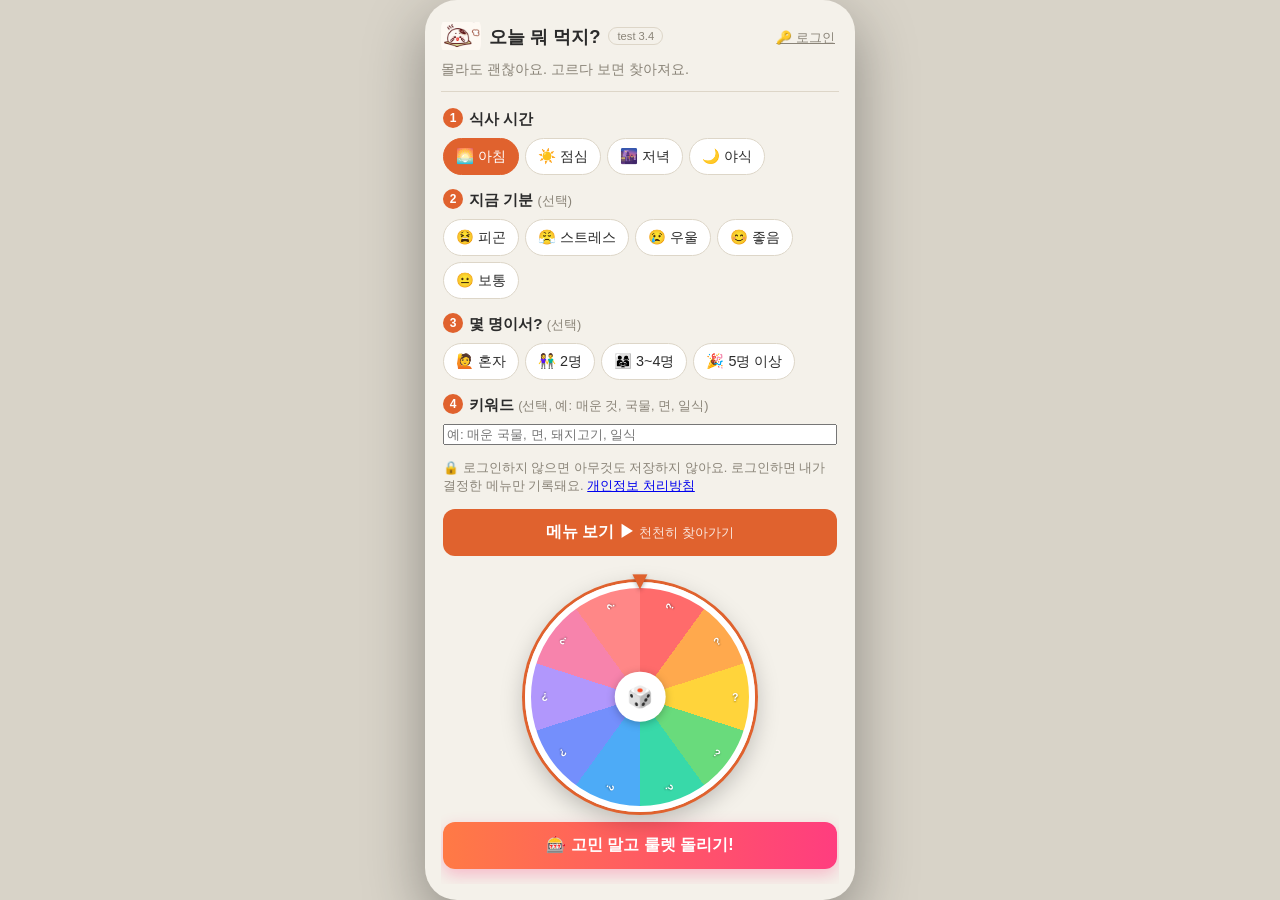
==== commit 3e12c5ab: "test 3.4: pre-launch security hardening (#43-#48) - README: replace real server domain/port/IP with " ====
--- a/frontend/index.html
+++ b/frontend/index.html
@@ -1,6 +1,6 @@
 <!DOCTYPE html>
 <!--
-  index.html : 화면의 "뼈대(구조)"                          버전: test 3.2
+  index.html : 화면의 "뼈대(구조)"                          버전: test 3.4
   - 꾸미기(색, 크기, 배치)는 style.css
   - 동작(클릭하면 서버에 보내기 등)은 app.js
 
@@ -16,7 +16,7 @@
 <head>
   <meta charset="UTF-8" />
   <meta name="viewport" content="width=device-width, initial-scale=1.0" />
-  <title>오늘 뭐 먹지? - test 3.2</title>
+  <title>오늘 뭐 먹지? - test 3.4</title>
   <link rel="icon" href="title.png" />
   <link rel="stylesheet" href="style.css" />
 </head>
@@ -31,7 +31,7 @@
           <img class="title-img" src="title.png" alt="오늘 뭐 먹지 캐릭터"
                onerror="this.hidden = true; this.nextElementSibling.hidden = false;" />
           <span hidden>🍽️</span>
-          오늘 뭐 먹지? <span class="version">test 3.2</span>
+          오늘 뭐 먹지? <span class="version">test 3.4</span>
         </h1>
         <!-- [test 3.0] 로그인 상태 영역. app.js 가 로그인 여부에 따라 버튼을 바꿔 그림 -->
         <div id="user-area" class="user-area"></div>
@@ -82,7 +82,7 @@
       </div>
 
       <!-- 안심 문구 : 로그인하지 않으면 아무것도 저장하지 않는다는 약속 -->
-      <p class="notice">🔒 로그인하지 않으면 아무것도 저장하지 않아요. 로그인하면 내가 결정한 메뉴만 기록돼요.</p>
+      <p class="notice">🔒 로그인하지 않으면 아무것도 저장하지 않아요. 로그인하면 내가 결정한 메뉴만 기록돼요. <a href="privacy.html" target="_blank" rel="noopener">개인정보 처리방침</a></p>
 
       <!-- 메뉴 보기: 입력 바로 아래에 둬서 스크롤하지 않아도 보이게 -->
       <button id="start-btn" class="primary wide" type="button">메뉴 보기 ▶ <small>천천히 찾아가기</small></button>
@@ -203,6 +203,7 @@
             <li><b>수집 항목</b>: 이메일, 닉네임, 비밀번호(암호화해서 저장), "이걸로 먹을래요"로 결정한 메뉴와 그때의 입력(식사 시간, 기분, 인원)</li>
             <li><b>목적</b>: 로그인, 내 기록 보여 주기, 내 취향에 맞춘 메뉴 추천</li>
             <li><b>보관</b>: 회원 탈퇴하면 즉시 모두 삭제</li>
+            <li><a href="privacy.html" target="_blank" rel="noopener">개인정보 처리방침 전문 보기</a></li>
           </ul>
           <label class="check"><input id="auth-agree" type="checkbox" /> 위 내용에 동의합니다 (필수)</label>
         </div>
--- a/frontend/style.css
+++ b/frontend/style.css
@@ -1,5 +1,5 @@
 /* =============================================================================
-   style.css - 화면 꾸미기 (색상, 크기, 배치)                     버전: test 3.2
+   style.css - 화면 꾸미기 (색상, 크기, 배치)                     버전: test 3.4
    CSS 기본 문법:  선택자 { 속성: 값; }
      - 태그이름  (예: body)   → 그 태그 전부
      - .클래스   (예: .app)   → class="app" 인 요소
